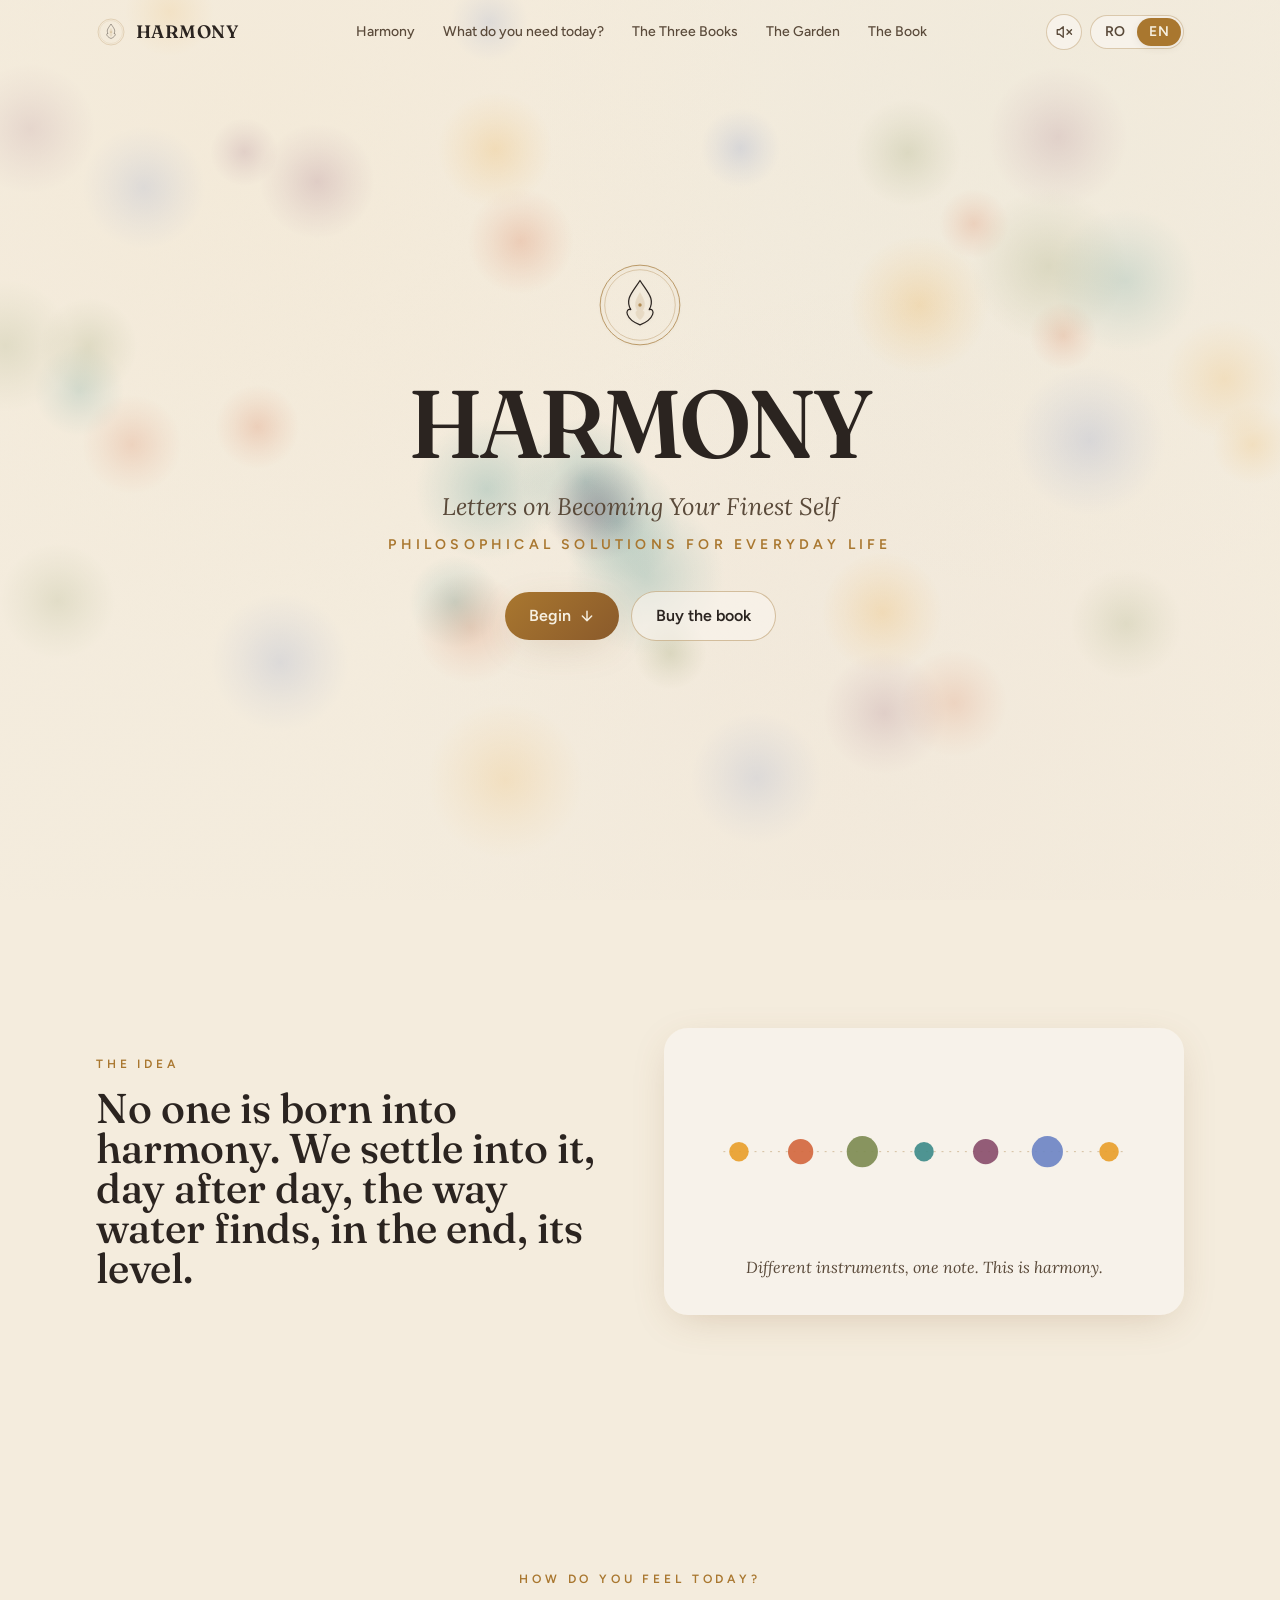
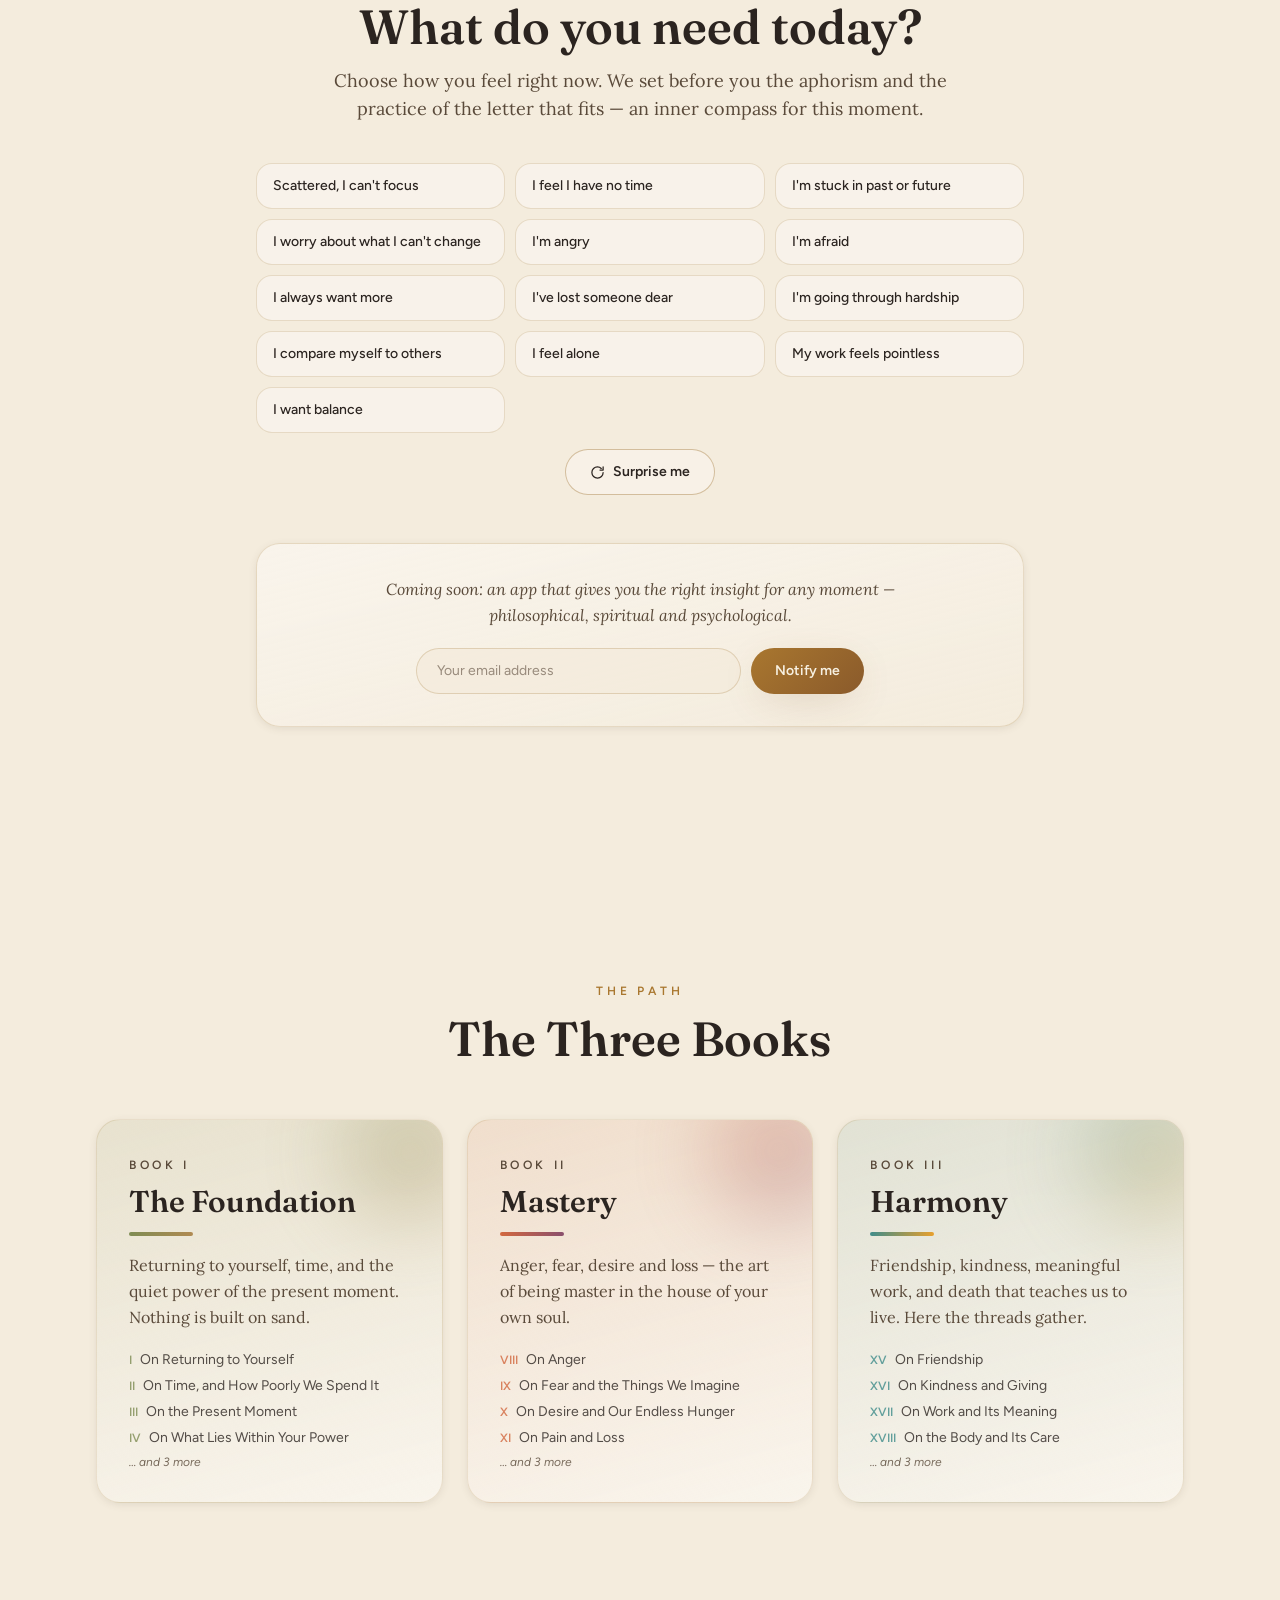
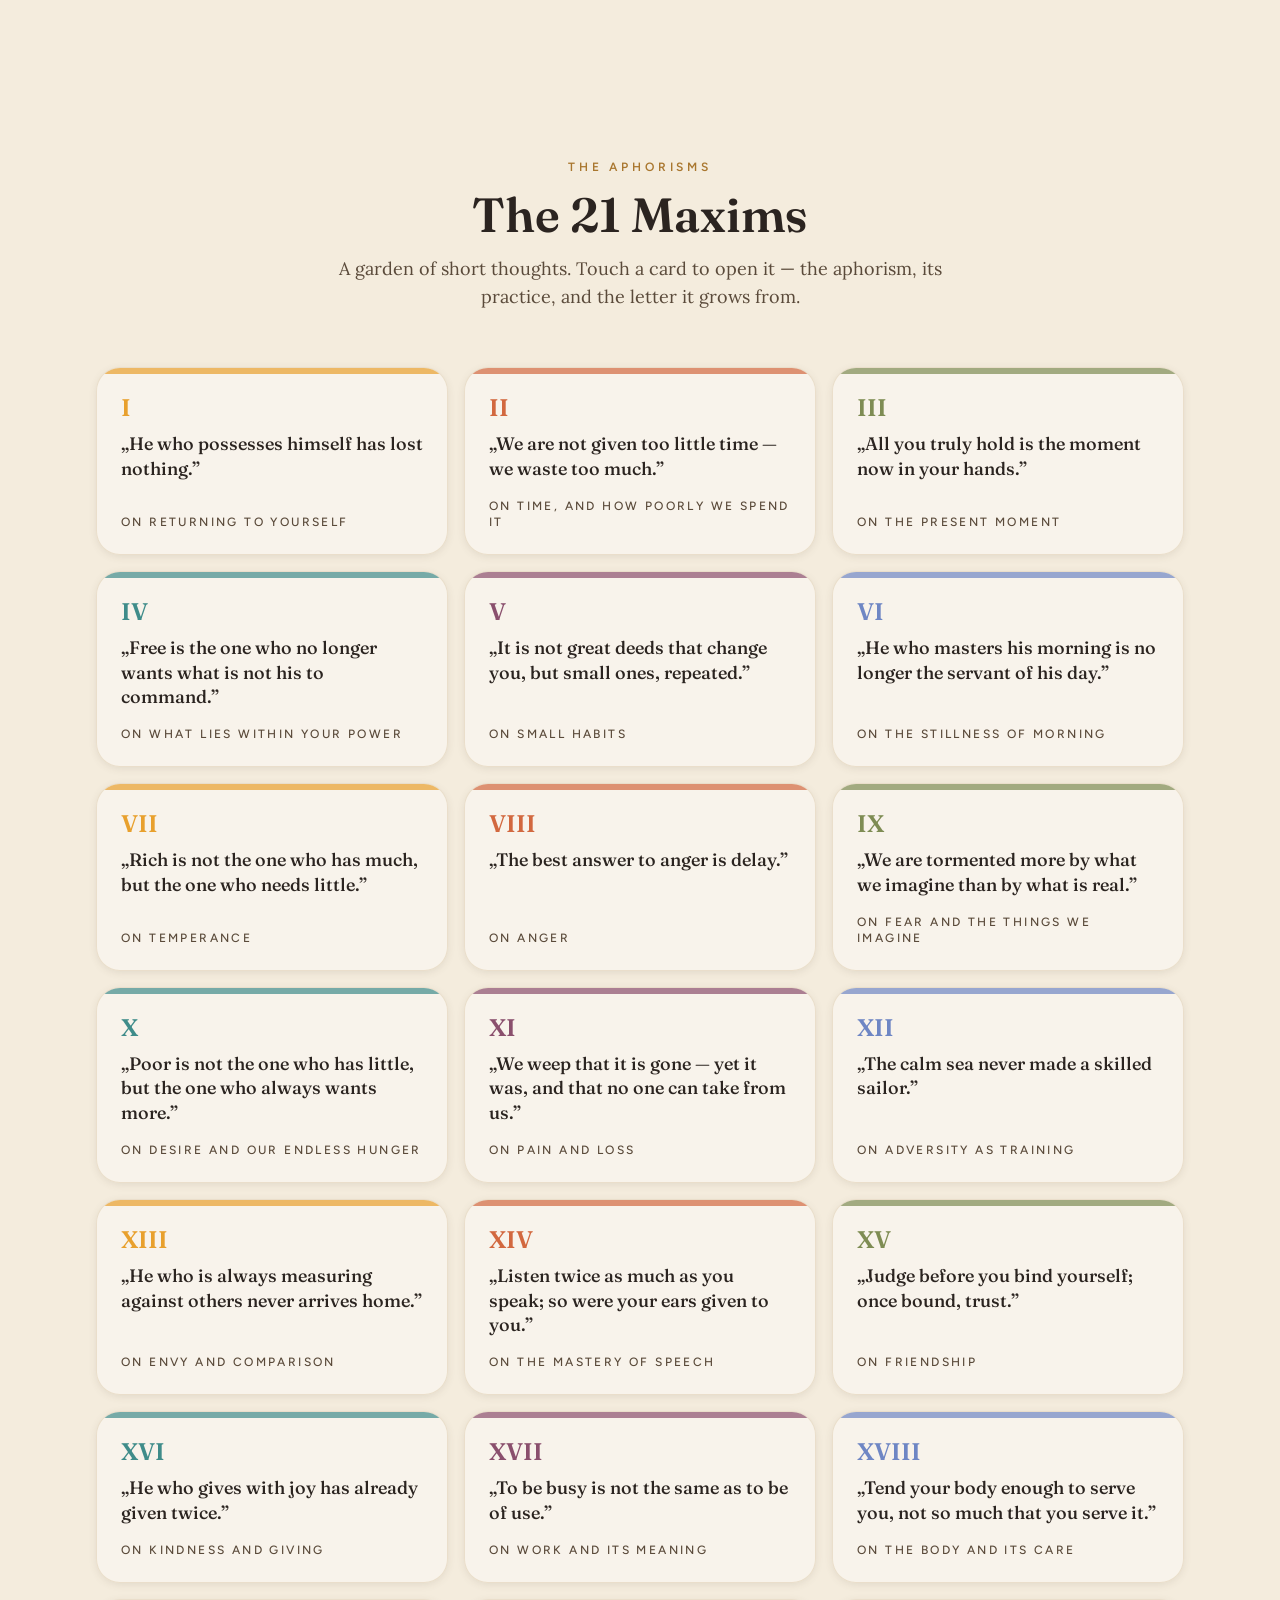
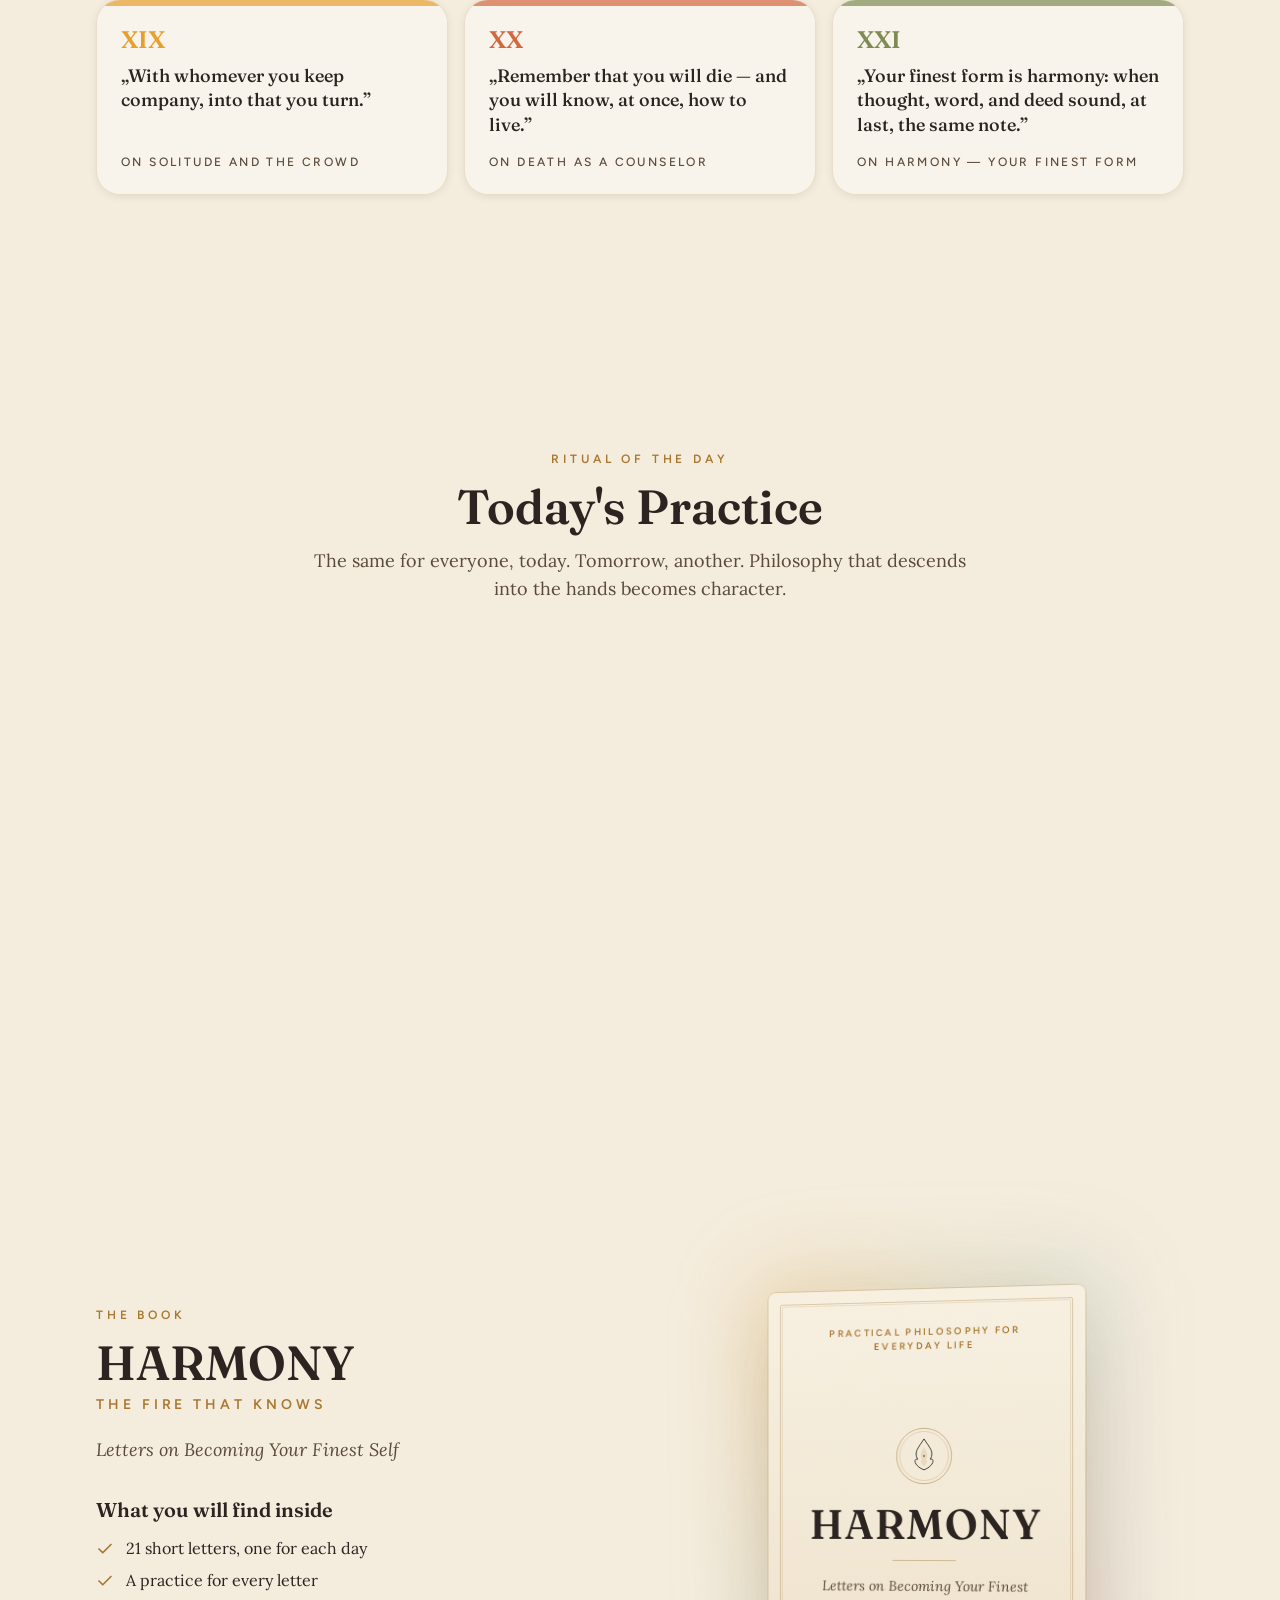
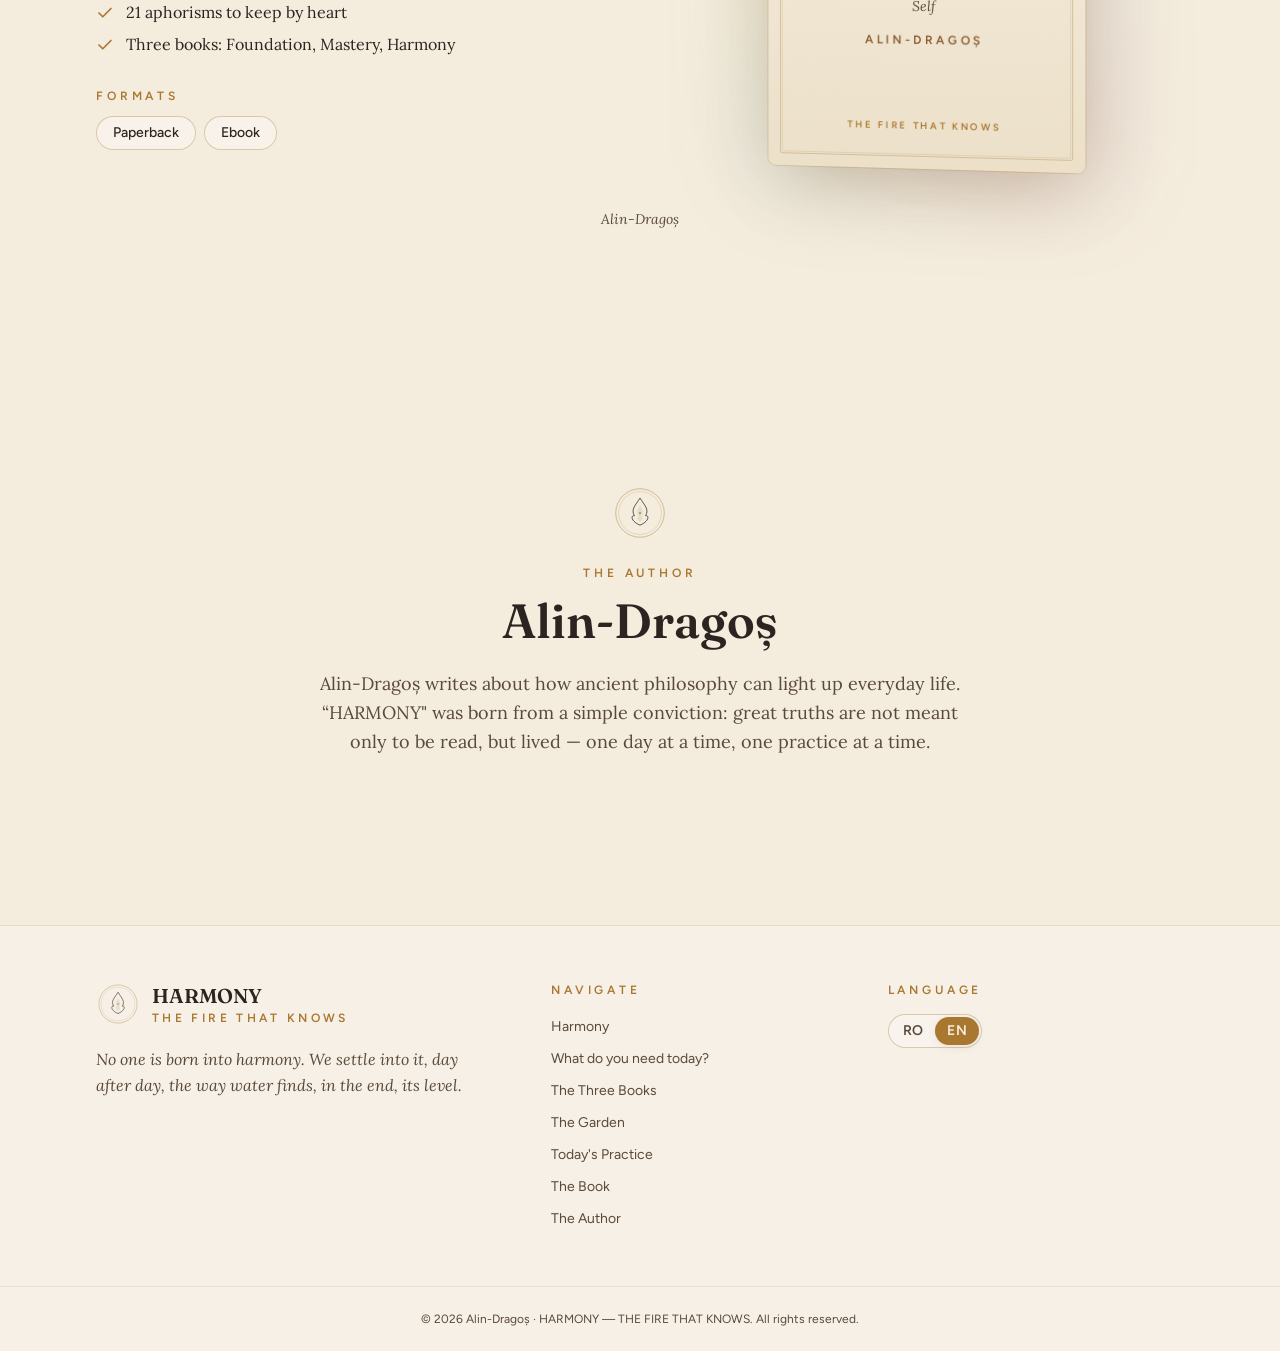
==== carte/index.html @ 00a25cd6 "ARMONIA/HARMONY — site cărții, publicat în /carte/ Site bilingv RO/EN pentru cartea ARMONIA (Vite/Re" ====
<!doctype html>
<html lang="ro">
  <head>
    <meta charset="UTF-8" />
    <link rel="icon" type="image/svg+xml" href="./favicon.svg" />
    <meta name="viewport" content="width=device-width, initial-scale=1.0" />
    <meta name="theme-color" content="#F4ECDD" />

    <title>ARMONIA — Soluții filozofice pentru viața de zi cu zi</title>
    <meta name="description" content="ARMONIA — douăzeci și una de scrisori scurte, fiecare cu o practică și un aforism. Soluții filozofice practice pentru viața de zi cu zi. De Alin-Dragoș." />

    <!-- Open Graph -->
    <meta property="og:type" content="book" />
    <meta property="og:title" content="ARMONIA — Soluții filozofice pentru viața de zi cu zi" />
    <meta property="og:description" content="Douăzeci și una de scrisori despre cea mai bună formă a ta. O practică și un aforism pentru fiecare zi." />
    <meta property="og:image" content="./og-image.png" />
    <meta property="og:locale" content="ro_RO" />
    <meta property="og:locale:alternate" content="en_US" />

    <!-- Twitter -->
    <meta name="twitter:card" content="summary_large_image" />
    <meta name="twitter:title" content="ARMONIA — Soluții filozofice pentru viața de zi cu zi" />
    <meta name="twitter:description" content="Douăzeci și una de scrisori despre cea mai bună formă a ta." />
    <meta name="twitter:image" content="./og-image.png" />

    <!-- Fonts: Fraunces (display), Lora (reading serif), Figtree (UI) -->
    <link rel="preconnect" href="https://fonts.googleapis.com" />
    <link rel="preconnect" href="https://fonts.gstatic.com" crossorigin />
    <link
      href="https://fonts.googleapis.com/css2?family=Fraunces:ital,opsz,wght@0,9..144,400..700;1,9..144,400..600&family=Lora:ital,wght@0,400..600;1,400..500&family=Figtree:wght@400;500;600;700&display=swap"
      rel="stylesheet"
    />

    <script type="application/ld+json">
      {
        "@context": "https://schema.org",
        "@type": "Book",
        "name": "ARMONIA — Focul care cunoaște",
        "author": { "@type": "Person", "name": "Alin-Dragoș" },
        "inLanguage": ["ro", "en"],
        "description": "Douăzeci și una de scrisori scurte, fiecare cu o practică și un aforism. Soluții filozofice practice pentru viața de zi cu zi.",
        "numberOfPages": 21,
        "bookFormat": "https://schema.org/Paperback"
      }
    </script>
    <script type="module" crossorigin src="./assets/index-CD07WxXE.js"></script>
    <link rel="stylesheet" crossorigin href="./assets/index-AhBNJXCq.css">
  </head>
  <body>
    <div id="root"></div>
  </body>
</html>
---- carte/assets/index-AhBNJXCq.css ----
*,:before,:after{--tw-border-spacing-x: 0;--tw-border-spacing-y: 0;--tw-translate-x: 0;--tw-translate-y: 0;--tw-rotate: 0;--tw-skew-x: 0;--tw-skew-y: 0;--tw-scale-x: 1;--tw-scale-y: 1;--tw-pan-x: ;--tw-pan-y: ;--tw-pinch-zoom: ;--tw-scroll-snap-strictness: proximity;--tw-gradient-from-position: ;--tw-gradient-via-position: ;--tw-gradient-to-position: ;--tw-ordinal: ;--tw-slashed-zero: ;--tw-numeric-figure: ;--tw-numeric-spacing: ;--tw-numeric-fraction: ;--tw-ring-inset: ;--tw-ring-offset-width: 0px;--tw-ring-offset-color: #fff;--tw-ring-color: rgb(59 130 246 / .5);--tw-ring-offset-shadow: 0 0 #0000;--tw-ring-shadow: 0 0 #0000;--tw-shadow: 0 0 #0000;--tw-shadow-colored: 0 0 #0000;--tw-blur: ;--tw-brightness: ;--tw-contrast: ;--tw-grayscale: ;--tw-hue-rotate: ;--tw-invert: ;--tw-saturate: ;--tw-sepia: ;--tw-drop-shadow: ;--tw-backdrop-blur: ;--tw-backdrop-brightness: ;--tw-backdrop-contrast: ;--tw-backdrop-grayscale: ;--tw-backdrop-hue-rotate: ;--tw-backdrop-invert: ;--tw-backdrop-opacity: ;--tw-backdrop-saturate: ;--tw-backdrop-sepia: ;--tw-contain-size: ;--tw-contain-layout: ;--tw-contain-paint: ;--tw-contain-style: }::backdrop{--tw-border-spacing-x: 0;--tw-border-spacing-y: 0;--tw-translate-x: 0;--tw-translate-y: 0;--tw-rotate: 0;--tw-skew-x: 0;--tw-skew-y: 0;--tw-scale-x: 1;--tw-scale-y: 1;--tw-pan-x: ;--tw-pan-y: ;--tw-pinch-zoom: ;--tw-scroll-snap-strictness: proximity;--tw-gradient-from-position: ;--tw-gradient-via-position: ;--tw-gradient-to-position: ;--tw-ordinal: ;--tw-slashed-zero: ;--tw-numeric-figure: ;--tw-numeric-spacing: ;--tw-numeric-fraction: ;--tw-ring-inset: ;--tw-ring-offset-width: 0px;--tw-ring-offset-color: #fff;--tw-ring-color: rgb(59 130 246 / .5);--tw-ring-offset-shadow: 0 0 #0000;--tw-ring-shadow: 0 0 #0000;--tw-shadow: 0 0 #0000;--tw-shadow-colored: 0 0 #0000;--tw-blur: ;--tw-brightness: ;--tw-contrast: ;--tw-grayscale: ;--tw-hue-rotate: ;--tw-invert: ;--tw-saturate: ;--tw-sepia: ;--tw-drop-shadow: ;--tw-backdrop-blur: ;--tw-backdrop-brightness: ;--tw-backdrop-contrast: ;--tw-backdrop-grayscale: ;--tw-backdrop-hue-rotate: ;--tw-backdrop-invert: ;--tw-backdrop-opacity: ;--tw-backdrop-saturate: ;--tw-backdrop-sepia: ;--tw-contain-size: ;--tw-contain-layout: ;--tw-contain-paint: ;--tw-contain-style: }*,:before,:after{box-sizing:border-box;border-width:0;border-style:solid;border-color:#e5e7eb}:before,:after{--tw-content: ""}html,:host{line-height:1.5;-webkit-text-size-adjust:100%;-moz-tab-size:4;-o-tab-size:4;tab-size:4;font-family:Figtree,Inter,system-ui,sans-serif;font-feature-settings:normal;font-variation-settings:normal;-webkit-tap-highlight-color:transparent}body{margin:0;line-height:inherit}hr{height:0;color:inherit;border-top-width:1px}abbr:where([title]){-webkit-text-decoration:underline dotted;text-decoration:underline dotted}h1,h2,h3,h4,h5,h6{font-size:inherit;font-weight:inherit}a{color:inherit;text-decoration:inherit}b,strong{font-weight:bolder}code,kbd,samp,pre{font-family:ui-monospace,SFMono-Regular,Menlo,Monaco,Consolas,Liberation Mono,Courier New,monospace;font-feature-settings:normal;font-variation-settings:normal;font-size:1em}small{font-size:80%}sub,sup{font-size:75%;line-height:0;position:relative;vertical-align:baseline}sub{bottom:-.25em}sup{top:-.5em}table{text-indent:0;border-color:inherit;border-collapse:collapse}button,input,optgroup,select,textarea{font-family:inherit;font-feature-settings:inherit;font-variation-settings:inherit;font-size:100%;font-weight:inherit;line-height:inherit;letter-spacing:inherit;color:inherit;margin:0;padding:0}button,select{text-transform:none}button,input:where([type=button]),input:where([type=reset]),input:where([type=submit]){-webkit-appearance:button;background-color:transparent;background-image:none}:-moz-focusring{outline:auto}:-moz-ui-invalid{box-shadow:none}progress{vertical-align:baseline}::-webkit-inner-spin-button,::-webkit-outer-spin-button{height:auto}[type=search]{-webkit-appearance:textfield;outline-offset:-2px}::-webkit-search-decoration{-webkit-appearance:none}::-webkit-file-upload-button{-webkit-appearance:button;font:inherit}summary{display:list-item}blockquote,dl,dd,h1,h2,h3,h4,h5,h6,hr,figure,p,pre{margin:0}fieldset{margin:0;padding:0}legend{padding:0}ol,ul,menu{list-style:none;margin:0;padding:0}dialog{padding:0}textarea{resize:vertical}input::-moz-placeholder,textarea::-moz-placeholder{opacity:1;color:#9ca3af}input::placeholder,textarea::placeholder{opacity:1;color:#9ca3af}button,[role=button]{cursor:pointer}:disabled{cursor:default}img,svg,video,canvas,audio,iframe,embed,object{display:block;vertical-align:middle}img,video{max-width:100%;height:auto}[hidden]:where(:not([hidden=until-found])){display:none}html{scroll-behavior:smooth}body{margin:0;background-color:var(--paper);color:var(--ink);font-family:Figtree,Inter,system-ui,sans-serif;-webkit-font-smoothing:antialiased;text-rendering:optimizeLegibility;background-image:radial-gradient(circle at 18% 12%,rgba(232,160,45,.06),transparent 42%),radial-gradient(circle at 82% 8%,rgba(63,140,138,.05),transparent 40%),radial-gradient(circle at 70% 90%,rgba(138,79,109,.05),transparent 45%),url("data:image/svg+xml,%3Csvg xmlns='http://www.w3.org/2000/svg' width='140' height='140'%3E%3Cfilter id='n'%3E%3CfeTurbulence type='fractalNoise' baseFrequency='0.9' numOctaves='2' stitchTiles='stitch'/%3E%3CfeColorMatrix type='saturate' values='0'/%3E%3C/filter%3E%3Crect width='100%25' height='100%25' filter='url(%23n)' opacity='0.035'/%3E%3C/svg%3E");background-attachment:fixed}::-moz-selection{background:#e8a02d47;color:var(--ink)}::selection{background:#e8a02d47;color:var(--ink)}:focus-visible{outline:3px solid var(--gold-deep);outline-offset:3px;border-radius:6px}h1,h2,h3{font-family:Fraunces,Georgia,serif;font-optical-sizing:auto;color:var(--ink)}.container{width:100%}@media (min-width: 640px){.container{max-width:640px}}@media (min-width: 768px){.container{max-width:768px}}@media (min-width: 1024px){.container{max-width:1024px}}@media (min-width: 1280px){.container{max-width:1280px}}@media (min-width: 1536px){.container{max-width:1536px}}.container-page{margin-left:auto;margin-right:auto;width:100%;max-width:72rem;padding-left:1.25rem;padding-right:1.25rem}@media (min-width: 640px){.container-page{padding-left:2rem;padding-right:2rem}}.btn-primary{display:inline-flex;align-items:center;justify-content:center;gap:.5rem;border-radius:9999px;padding:.75rem 1.5rem;font-family:Figtree,Inter,system-ui,sans-serif;font-weight:600;transition-property:all;transition-timing-function:cubic-bezier(.4,0,.2,1);transition-duration:.3s;transition-timing-function:cubic-bezier(.34,1.4,.5,1)}.btn-primary:focus-visible{outline:2px solid transparent;outline-offset:2px}.btn-primary{--tw-text-opacity: 1;color:rgb(247 240 225 / var(--tw-text-opacity, 1));--tw-shadow: 0 10px 40px -12px rgba(138, 90, 43, .28);--tw-shadow-colored: 0 10px 40px -12px var(--tw-shadow-color);box-shadow:var(--tw-ring-offset-shadow, 0 0 #0000),var(--tw-ring-shadow, 0 0 #0000),var(--tw-shadow)}.btn-primary:hover{--tw-translate-y: -.125rem;transform:translate(var(--tw-translate-x),var(--tw-translate-y)) rotate(var(--tw-rotate)) skew(var(--tw-skew-x)) skewY(var(--tw-skew-y)) scaleX(var(--tw-scale-x)) scaleY(var(--tw-scale-y));--tw-shadow: 0 24px 70px -20px rgba(138, 90, 43, .34);--tw-shadow-colored: 0 24px 70px -20px var(--tw-shadow-color);box-shadow:var(--tw-ring-offset-shadow, 0 0 #0000),var(--tw-ring-shadow, 0 0 #0000),var(--tw-shadow)}.btn-primary{background:linear-gradient(135deg,var(--gold-deep),var(--brown))}.btn-ghost{display:inline-flex;align-items:center;justify-content:center;gap:.5rem;border-radius:9999px;padding:.75rem 1.5rem;font-family:Figtree,Inter,system-ui,sans-serif;font-weight:600;transition-property:all;transition-timing-function:cubic-bezier(.4,0,.2,1);transition-duration:.3s;transition-timing-function:cubic-bezier(.34,1.4,.5,1)}.btn-ghost:focus-visible{outline:2px solid transparent;outline-offset:2px}.btn-ghost{border-width:1px;border-color:#b08a5280;background-color:#faf6ef99;--tw-text-opacity: 1;color:rgb(43 36 32 / var(--tw-text-opacity, 1))}.btn-ghost:hover{--tw-border-opacity: 1;border-color:rgb(176 138 82 / var(--tw-border-opacity, 1));--tw-bg-opacity: 1;background-color:rgb(250 246 239 / var(--tw-bg-opacity, 1))}.gold-frame{box-shadow:inset 0 0 0 1px #a9772f73,inset 0 0 0 4px #a9772f1f}.eyebrow{font-family:Figtree,Inter,system-ui,sans-serif;font-size:.75rem;line-height:1rem;font-weight:600;text-transform:uppercase;letter-spacing:.32em;--tw-text-opacity: 1;color:rgb(169 119 47 / var(--tw-text-opacity, 1))}.dropcap:first-letter{color:var(--dcolor, var(--gold-deep))}.sr-only{position:absolute;width:1px;height:1px;padding:0;margin:-1px;overflow:hidden;clip:rect(0,0,0,0);white-space:nowrap;border-width:0}.pointer-events-none{pointer-events:none}.visible{visibility:visible}.static{position:static}.fixed{position:fixed}.absolute{position:absolute}.relative{position:relative}.-inset-6{inset:-1.5rem}.inset-0{inset:0}.inset-3{inset:.75rem}.inset-\[14px\]{inset:14px}.inset-x-0{left:0;right:0}.-bottom-8{bottom:-2rem}.-left-10{left:-2.5rem}.-right-10{right:-2.5rem}.-right-6{right:-1.5rem}.-right-8{right:-2rem}.-top-10{top:-2.5rem}.-top-8{top:-2rem}.bottom-6{bottom:1.5rem}.right-4{right:1rem}.top-0{top:0}.top-4{top:1rem}.top-6{top:1.5rem}.z-10{z-index:10}.z-40{z-index:40}.z-50{z-index:50}.order-1{order:1}.order-2{order:2}.mx-auto{margin-left:auto;margin-right:auto}.mb-2{margin-bottom:.5rem}.mb-3{margin-bottom:.75rem}.mb-4{margin-bottom:1rem}.mb-5{margin-bottom:1.25rem}.mb-6{margin-bottom:1.5rem}.mt-1{margin-top:.25rem}.mt-10{margin-top:2.5rem}.mt-12{margin-top:3rem}.mt-14{margin-top:3.5rem}.mt-2{margin-top:.5rem}.mt-3{margin-top:.75rem}.mt-4{margin-top:1rem}.mt-5{margin-top:1.25rem}.mt-6{margin-top:1.5rem}.mt-8{margin-top:2rem}.mt-9{margin-top:2.25rem}.mt-auto{margin-top:auto}.block{display:block}.flex{display:flex}.inline-flex{display:inline-flex}.grid{display:grid}.hidden{display:none}.aspect-\[11\/16\.5\]{aspect-ratio:11/16.5}.h-1{height:.25rem}.h-1\.5{height:.375rem}.h-16{height:4rem}.h-24{height:6rem}.h-28{height:7rem}.h-32{height:8rem}.h-36{height:9rem}.h-9{height:2.25rem}.h-full{height:100%}.h-px{height:1px}.min-h-\[100svh\]{min-height:100svh}.min-h-\[70vh\]{min-height:70vh}.min-h-screen{min-height:100vh}.w-16{width:4rem}.w-20{width:5rem}.w-24{width:6rem}.w-28{width:7rem}.w-32{width:8rem}.w-36{width:9rem}.w-64{width:16rem}.w-9{width:2.25rem}.w-full{width:100%}.min-w-0{min-width:0px}.max-w-2xl{max-width:42rem}.max-w-3xl{max-width:48rem}.max-w-\[14rem\]{max-width:14rem}.max-w-lg{max-width:32rem}.max-w-md{max-width:28rem}.max-w-sm{max-width:24rem}.max-w-xl{max-width:36rem}.flex-1{flex:1 1 0%}.shrink-0{flex-shrink:0}.origin-left{transform-origin:left}.scale-x-100{--tw-scale-x: 1;transform:translate(var(--tw-translate-x),var(--tw-translate-y)) rotate(var(--tw-rotate)) skew(var(--tw-skew-x)) skewY(var(--tw-skew-y)) scaleX(var(--tw-scale-x)) scaleY(var(--tw-scale-y))}.transform{transform:translate(var(--tw-translate-x),var(--tw-translate-y)) rotate(var(--tw-rotate)) skew(var(--tw-skew-x)) skewY(var(--tw-skew-y)) scaleX(var(--tw-scale-x)) scaleY(var(--tw-scale-y))}.resize{resize:both}.scroll-mt-20{scroll-margin-top:5rem}.grid-cols-1{grid-template-columns:repeat(1,minmax(0,1fr))}.grid-cols-2{grid-template-columns:repeat(2,minmax(0,1fr))}.flex-col{flex-direction:column}.flex-wrap{flex-wrap:wrap}.items-start{align-items:flex-start}.items-end{align-items:flex-end}.items-center{align-items:center}.items-baseline{align-items:baseline}.justify-center{justify-content:center}.justify-between{justify-content:space-between}.gap-1{gap:.25rem}.gap-10{gap:2.5rem}.gap-12{gap:3rem}.gap-2{gap:.5rem}.gap-2\.5{gap:.625rem}.gap-3{gap:.75rem}.gap-4{gap:1rem}.gap-6{gap:1.5rem}.space-y-1\.5>:not([hidden])~:not([hidden]){--tw-space-y-reverse: 0;margin-top:calc(.375rem * calc(1 - var(--tw-space-y-reverse)));margin-bottom:calc(.375rem * var(--tw-space-y-reverse))}.space-y-2>:not([hidden])~:not([hidden]){--tw-space-y-reverse: 0;margin-top:calc(.5rem * calc(1 - var(--tw-space-y-reverse)));margin-bottom:calc(.5rem * var(--tw-space-y-reverse))}.overflow-hidden{overflow:hidden}.rounded-2xl{border-radius:1rem}.rounded-3xl{border-radius:1.5rem}.rounded-\[2\.5rem\]{border-radius:2.5rem}.rounded-\[2rem\]{border-radius:2rem}.rounded-full{border-radius:9999px}.rounded-lg{border-radius:.5rem}.rounded-sm{border-radius:.125rem}.border{border-width:1px}.border-b{border-bottom-width:1px}.border-t{border-top-width:1px}.border-gold\/15{border-color:#b08a5226}.border-gold\/20{border-color:#b08a5233}.border-gold\/25{border-color:#b08a5240}.border-gold\/30{border-color:#b08a524d}.border-gold\/40{border-color:#b08a5266}.border-transparent{border-color:transparent}.bg-gold-deep{--tw-bg-opacity: 1;background-color:rgb(169 119 47 / var(--tw-bg-opacity, 1))}.bg-gold\/50{background-color:#b08a5280}.bg-ink\/40{background-color:#2b242066}.bg-panel{--tw-bg-opacity: 1;background-color:rgb(250 246 239 / var(--tw-bg-opacity, 1))}.bg-panel\/50{background-color:#faf6ef80}.bg-panel\/60{background-color:#faf6ef99}.bg-panel\/70{background-color:#faf6efb3}.bg-panel\/75{background-color:#faf6efbf}.bg-panel\/80{background-color:#faf6efcc}.bg-panel\/85{background-color:#faf6efd9}.bg-paper\/70{background-color:#f4ecddb3}.bg-paper\/80{background-color:#f4ecddcc}.bg-paper\/85{background-color:#f4ecddd9}.bg-transparent{background-color:transparent}.bg-gradient-to-b{background-image:linear-gradient(to bottom,var(--tw-gradient-stops))}.bg-gradient-to-br{background-image:linear-gradient(to bottom right,var(--tw-gradient-stops))}.from-marigold\/25{--tw-gradient-from: rgb(232 160 45 / .25) var(--tw-gradient-from-position);--tw-gradient-to: rgb(232 160 45 / 0) var(--tw-gradient-to-position);--tw-gradient-stops: var(--tw-gradient-from), var(--tw-gradient-to)}.from-panel\/80{--tw-gradient-from: rgb(250 246 239 / .8) var(--tw-gradient-from-position);--tw-gradient-to: rgb(250 246 239 / 0) var(--tw-gradient-to-position);--tw-gradient-stops: var(--tw-gradient-from), var(--tw-gradient-to)}.from-paper-light{--tw-gradient-from: #F7F0E1 var(--tw-gradient-from-position);--tw-gradient-to: rgb(247 240 225 / 0) var(--tw-gradient-to-position);--tw-gradient-stops: var(--tw-gradient-from), var(--tw-gradient-to)}.via-lagoon\/15{--tw-gradient-to: rgb(63 140 138 / 0) var(--tw-gradient-to-position);--tw-gradient-stops: var(--tw-gradient-from), rgb(63 140 138 / .15) var(--tw-gradient-via-position), var(--tw-gradient-to)}.to-paper-deep{--tw-gradient-to: #ECE0C9 var(--tw-gradient-to-position)}.to-paper\/60{--tw-gradient-to: rgb(244 236 221 / .6) var(--tw-gradient-to-position)}.to-plum\/20{--tw-gradient-to: rgb(138 79 109 / .2) var(--tw-gradient-to-position)}.p-0\.5{padding:.125rem}.p-4{padding:1rem}.p-5{padding:1.25rem}.p-6{padding:1.5rem}.p-8{padding:2rem}.p-9{padding:2.25rem}.px-3{padding-left:.75rem;padding-right:.75rem}.px-4{padding-left:1rem;padding-right:1rem}.px-5{padding-left:1.25rem;padding-right:1.25rem}.px-7{padding-left:1.75rem;padding-right:1.75rem}.py-1{padding-top:.25rem;padding-bottom:.25rem}.py-1\.5{padding-top:.375rem;padding-bottom:.375rem}.py-14{padding-top:3.5rem;padding-bottom:3.5rem}.py-24{padding-top:6rem;padding-bottom:6rem}.py-3{padding-top:.75rem;padding-bottom:.75rem}.py-6{padding-top:1.5rem;padding-bottom:1.5rem}.py-9{padding-top:2.25rem;padding-bottom:2.25rem}.pb-24{padding-bottom:6rem}.pt-28{padding-top:7rem}.pt-4{padding-top:1rem}.pt-8{padding-top:2rem}.text-left{text-align:left}.text-center{text-align:center}.text-right{text-align:right}.font-display{font-family:Fraunces,Georgia,serif}.font-sans{font-family:Figtree,Inter,system-ui,sans-serif}.font-serif{font-family:Lora,Georgia,serif}.text-2xl{font-size:1.5rem;line-height:2rem}.text-3xl{font-size:1.875rem;line-height:2.25rem}.text-4xl{font-size:2.25rem;line-height:2.5rem}.text-6xl{font-size:3.75rem;line-height:1}.text-\[0\.6rem\]{font-size:.6rem}.text-base{font-size:1rem;line-height:1.5rem}.text-lg{font-size:1.125rem;line-height:1.75rem}.text-sm{font-size:.875rem;line-height:1.25rem}.text-xl{font-size:1.25rem;line-height:1.75rem}.text-xs{font-size:.75rem;line-height:1rem}.font-medium{font-weight:500}.font-semibold{font-weight:600}.uppercase{text-transform:uppercase}.italic{font-style:italic}.leading-\[0\.95\]{line-height:.95}.leading-\[1\.85\]{line-height:1.85}.leading-relaxed{line-height:1.625}.leading-snug{line-height:1.375}.leading-tight{line-height:1.25}.tracking-\[0\.24em\]{letter-spacing:.24em}.tracking-\[0\.28em\]{letter-spacing:.28em}.tracking-\[0\.2em\]{letter-spacing:.2em}.tracking-\[0\.3em\]{letter-spacing:.3em}.tracking-tight{letter-spacing:-.025em}.tracking-wide{letter-spacing:.025em}.text-brown{--tw-text-opacity: 1;color:rgb(138 90 43 / var(--tw-text-opacity, 1))}.text-gold-deep{--tw-text-opacity: 1;color:rgb(169 119 47 / var(--tw-text-opacity, 1))}.text-ink{--tw-text-opacity: 1;color:rgb(43 36 32 / var(--tw-text-opacity, 1))}.text-ink-soft{--tw-text-opacity: 1;color:rgb(90 74 58 / var(--tw-text-opacity, 1))}.text-paper-light{--tw-text-opacity: 1;color:rgb(247 240 225 / var(--tw-text-opacity, 1))}.text-sage{--tw-text-opacity: 1;color:rgb(126 140 83 / var(--tw-text-opacity, 1))}.text-terracotta{--tw-text-opacity: 1;color:rgb(210 104 63 / var(--tw-text-opacity, 1))}.underline{text-decoration-line:underline}.underline-offset-4{text-underline-offset:4px}.opacity-0{opacity:0}.opacity-20{opacity:.2}.opacity-25{opacity:.25}.opacity-30{opacity:.3}.opacity-70{opacity:.7}.opacity-80{opacity:.8}.opacity-90{opacity:.9}.shadow-soft{--tw-shadow: 0 2px 10px -2px rgba(90, 74, 58, .16);--tw-shadow-colored: 0 2px 10px -2px var(--tw-shadow-color);box-shadow:var(--tw-ring-offset-shadow, 0 0 #0000),var(--tw-ring-shadow, 0 0 #0000),var(--tw-shadow)}.shadow-warm{--tw-shadow: 0 10px 40px -12px rgba(138, 90, 43, .28);--tw-shadow-colored: 0 10px 40px -12px var(--tw-shadow-color);box-shadow:var(--tw-ring-offset-shadow, 0 0 #0000),var(--tw-ring-shadow, 0 0 #0000),var(--tw-shadow)}.shadow-warm-lg{--tw-shadow: 0 24px 70px -20px rgba(138, 90, 43, .34);--tw-shadow-colored: 0 24px 70px -20px var(--tw-shadow-color);box-shadow:var(--tw-ring-offset-shadow, 0 0 #0000),var(--tw-ring-shadow, 0 0 #0000),var(--tw-shadow)}.outline-none{outline:2px solid transparent;outline-offset:2px}.ring-1{--tw-ring-offset-shadow: var(--tw-ring-inset) 0 0 0 var(--tw-ring-offset-width) var(--tw-ring-offset-color);--tw-ring-shadow: var(--tw-ring-inset) 0 0 0 calc(1px + var(--tw-ring-offset-width)) var(--tw-ring-color);box-shadow:var(--tw-ring-offset-shadow),var(--tw-ring-shadow),var(--tw-shadow, 0 0 #0000)}.ring-gold\/30{--tw-ring-color: rgb(176 138 82 / .3)}.blur-2xl{--tw-blur: blur(40px);filter:var(--tw-blur) var(--tw-brightness) var(--tw-contrast) var(--tw-grayscale) var(--tw-hue-rotate) var(--tw-invert) var(--tw-saturate) var(--tw-sepia) var(--tw-drop-shadow)}.drop-shadow-sm{--tw-drop-shadow: drop-shadow(0 1px 1px rgb(0 0 0 / .05));filter:var(--tw-blur) var(--tw-brightness) var(--tw-contrast) var(--tw-grayscale) var(--tw-hue-rotate) var(--tw-invert) var(--tw-saturate) var(--tw-sepia) var(--tw-drop-shadow)}.filter{filter:var(--tw-blur) var(--tw-brightness) var(--tw-contrast) var(--tw-grayscale) var(--tw-hue-rotate) var(--tw-invert) var(--tw-saturate) var(--tw-sepia) var(--tw-drop-shadow)}.backdrop-blur-md{--tw-backdrop-blur: blur(12px);backdrop-filter:var(--tw-backdrop-blur) var(--tw-backdrop-brightness) var(--tw-backdrop-contrast) var(--tw-backdrop-grayscale) var(--tw-backdrop-hue-rotate) var(--tw-backdrop-invert) var(--tw-backdrop-opacity) var(--tw-backdrop-saturate) var(--tw-backdrop-sepia)}.backdrop-blur-sm{--tw-backdrop-blur: blur(4px);backdrop-filter:var(--tw-backdrop-blur) var(--tw-backdrop-brightness) var(--tw-backdrop-contrast) var(--tw-backdrop-grayscale) var(--tw-backdrop-hue-rotate) var(--tw-backdrop-invert) var(--tw-backdrop-opacity) var(--tw-backdrop-saturate) var(--tw-backdrop-sepia)}.transition{transition-property:color,background-color,border-color,text-decoration-color,fill,stroke,opacity,box-shadow,transform,filter,backdrop-filter;transition-timing-function:cubic-bezier(.4,0,.2,1);transition-duration:.15s}.transition-all{transition-property:all;transition-timing-function:cubic-bezier(.4,0,.2,1);transition-duration:.15s}.transition-colors{transition-property:color,background-color,border-color,text-decoration-color,fill,stroke;transition-timing-function:cubic-bezier(.4,0,.2,1);transition-duration:.15s}.transition-opacity{transition-property:opacity;transition-timing-function:cubic-bezier(.4,0,.2,1);transition-duration:.15s}.transition-shadow{transition-property:box-shadow;transition-timing-function:cubic-bezier(.4,0,.2,1);transition-duration:.15s}.transition-transform{transition-property:transform;transition-timing-function:cubic-bezier(.4,0,.2,1);transition-duration:.15s}.duration-200{transition-duration:.2s}.duration-300{transition-duration:.3s}.duration-500{transition-duration:.5s}.duration-700{transition-duration:.7s}.ease-organic{transition-timing-function:cubic-bezier(.34,1.4,.5,1)}:root{--paper: #f4ecdd;--paper-light: #f7f0e1;--paper-deep: #ece0c9;--panel: #faf6ef;--ink: #2b2420;--ink-soft: #5a4a3a;--brown: #8a5a2b;--gold: #b08a52;--gold-deep: #a9772f;--marigold: #e8a02d;--terracotta: #d2683f;--sage: #7e8c53;--lagoon: #3f8c8a;--plum: #8a4f6d;--sky: #6e86c4;--move-1: var(--sage);--move-1b: var(--gold);--move-2: var(--terracotta);--move-2b: var(--plum);--move-3: var(--lagoon);--move-3b: var(--marigold);color-scheme:light}@media (prefers-reduced-motion: reduce){html{scroll-behavior:auto}*,*:before,*:after{animation-duration:.001ms!important;animation-iteration-count:1!important;transition-duration:.001ms!important}}.first-letter\:float-left:first-letter{float:left}.first-letter\:mr-2:first-letter{margin-right:.5rem}.first-letter\:mt-1:first-letter{margin-top:.25rem}.first-letter\:font-display:first-letter{font-family:Fraunces,Georgia,serif}.first-letter\:text-6xl:first-letter{font-size:3.75rem;line-height:1}.first-letter\:font-semibold:first-letter{font-weight:600}.first-letter\:leading-\[0\.8\]:first-letter{line-height:.8}.placeholder\:text-ink-soft\/60::-moz-placeholder{color:#5a4a3a99}.placeholder\:text-ink-soft\/60::placeholder{color:#5a4a3a99}.hover\:-translate-y-0\.5:hover{--tw-translate-y: -.125rem;transform:translate(var(--tw-translate-x),var(--tw-translate-y)) rotate(var(--tw-rotate)) skew(var(--tw-skew-x)) skewY(var(--tw-skew-y)) scaleX(var(--tw-scale-x)) scaleY(var(--tw-scale-y))}.hover\:border-gold\/60:hover{border-color:#b08a5299}.hover\:bg-panel:hover{--tw-bg-opacity: 1;background-color:rgb(250 246 239 / var(--tw-bg-opacity, 1))}.hover\:bg-paper:hover{--tw-bg-opacity: 1;background-color:rgb(244 236 221 / var(--tw-bg-opacity, 1))}.hover\:text-ink:hover{--tw-text-opacity: 1;color:rgb(43 36 32 / var(--tw-text-opacity, 1))}.hover\:shadow-soft:hover{--tw-shadow: 0 2px 10px -2px rgba(90, 74, 58, .16);--tw-shadow-colored: 0 2px 10px -2px var(--tw-shadow-color);box-shadow:var(--tw-ring-offset-shadow, 0 0 #0000),var(--tw-ring-shadow, 0 0 #0000),var(--tw-shadow)}.hover\:shadow-warm:hover{--tw-shadow: 0 10px 40px -12px rgba(138, 90, 43, .28);--tw-shadow-colored: 0 10px 40px -12px var(--tw-shadow-color);box-shadow:var(--tw-ring-offset-shadow, 0 0 #0000),var(--tw-ring-shadow, 0 0 #0000),var(--tw-shadow)}.focus\:border-gold:focus{--tw-border-opacity: 1;border-color:rgb(176 138 82 / var(--tw-border-opacity, 1))}.group:hover .group-hover\:scale-125{--tw-scale-x: 1.25;--tw-scale-y: 1.25;transform:translate(var(--tw-translate-x),var(--tw-translate-y)) rotate(var(--tw-rotate)) skew(var(--tw-skew-x)) skewY(var(--tw-skew-y)) scaleX(var(--tw-scale-x)) scaleY(var(--tw-scale-y))}.group:hover .group-hover\:text-gold-deep{--tw-text-opacity: 1;color:rgb(169 119 47 / var(--tw-text-opacity, 1))}.group:hover .group-hover\:opacity-100{opacity:1}.group:hover .group-hover\:opacity-40{opacity:.4}@media (prefers-reduced-motion: no-preference){@keyframes breathe{0%,to{transform:scale(1);opacity:.92}50%{transform:scale(1.045);opacity:1}}.motion-safe\:animate-breathe{animation:breathe 5.5s ease-in-out infinite}@keyframes floaty{0%,to{transform:translateY(0)}50%{transform:translateY(-8px)}}.motion-safe\:animate-floaty{animation:floaty 7s ease-in-out infinite}}@media (min-width: 640px){.sm\:w-72{width:18rem}.sm\:grid-cols-2{grid-template-columns:repeat(2,minmax(0,1fr))}.sm\:grid-cols-3{grid-template-columns:repeat(3,minmax(0,1fr))}.sm\:flex-row{flex-direction:row}.sm\:p-10{padding:2.5rem}.sm\:p-11{padding:2.75rem}.sm\:p-12{padding:3rem}.sm\:p-8{padding:2rem}.sm\:p-9{padding:2.25rem}.sm\:py-32{padding-top:8rem;padding-bottom:8rem}.sm\:text-2xl{font-size:1.5rem;line-height:2rem}.sm\:text-3xl{font-size:1.875rem;line-height:2.25rem}.sm\:text-4xl{font-size:2.25rem;line-height:2.5rem}.sm\:text-5xl{font-size:3rem;line-height:1}.sm\:text-7xl{font-size:4.5rem;line-height:1}.sm\:text-\[1\.7rem\]{font-size:1.7rem}.sm\:text-\[2\.6rem\]{font-size:2.6rem}}@media (min-width: 768px){.md\:order-1{order:1}.md\:order-2{order:2}.md\:w-80{width:20rem}.md\:grid-cols-2{grid-template-columns:repeat(2,minmax(0,1fr))}.md\:grid-cols-3{grid-template-columns:repeat(3,minmax(0,1fr))}.md\:grid-cols-\[1\.4fr_1fr_1fr\]{grid-template-columns:1.4fr 1fr 1fr}.md\:text-8xl{font-size:6rem;line-height:1}.md\:text-\[2\.6rem\]{font-size:2.6rem}}@media (min-width: 1024px){.lg\:flex{display:flex}.lg\:grid-cols-3{grid-template-columns:repeat(3,minmax(0,1fr))}}
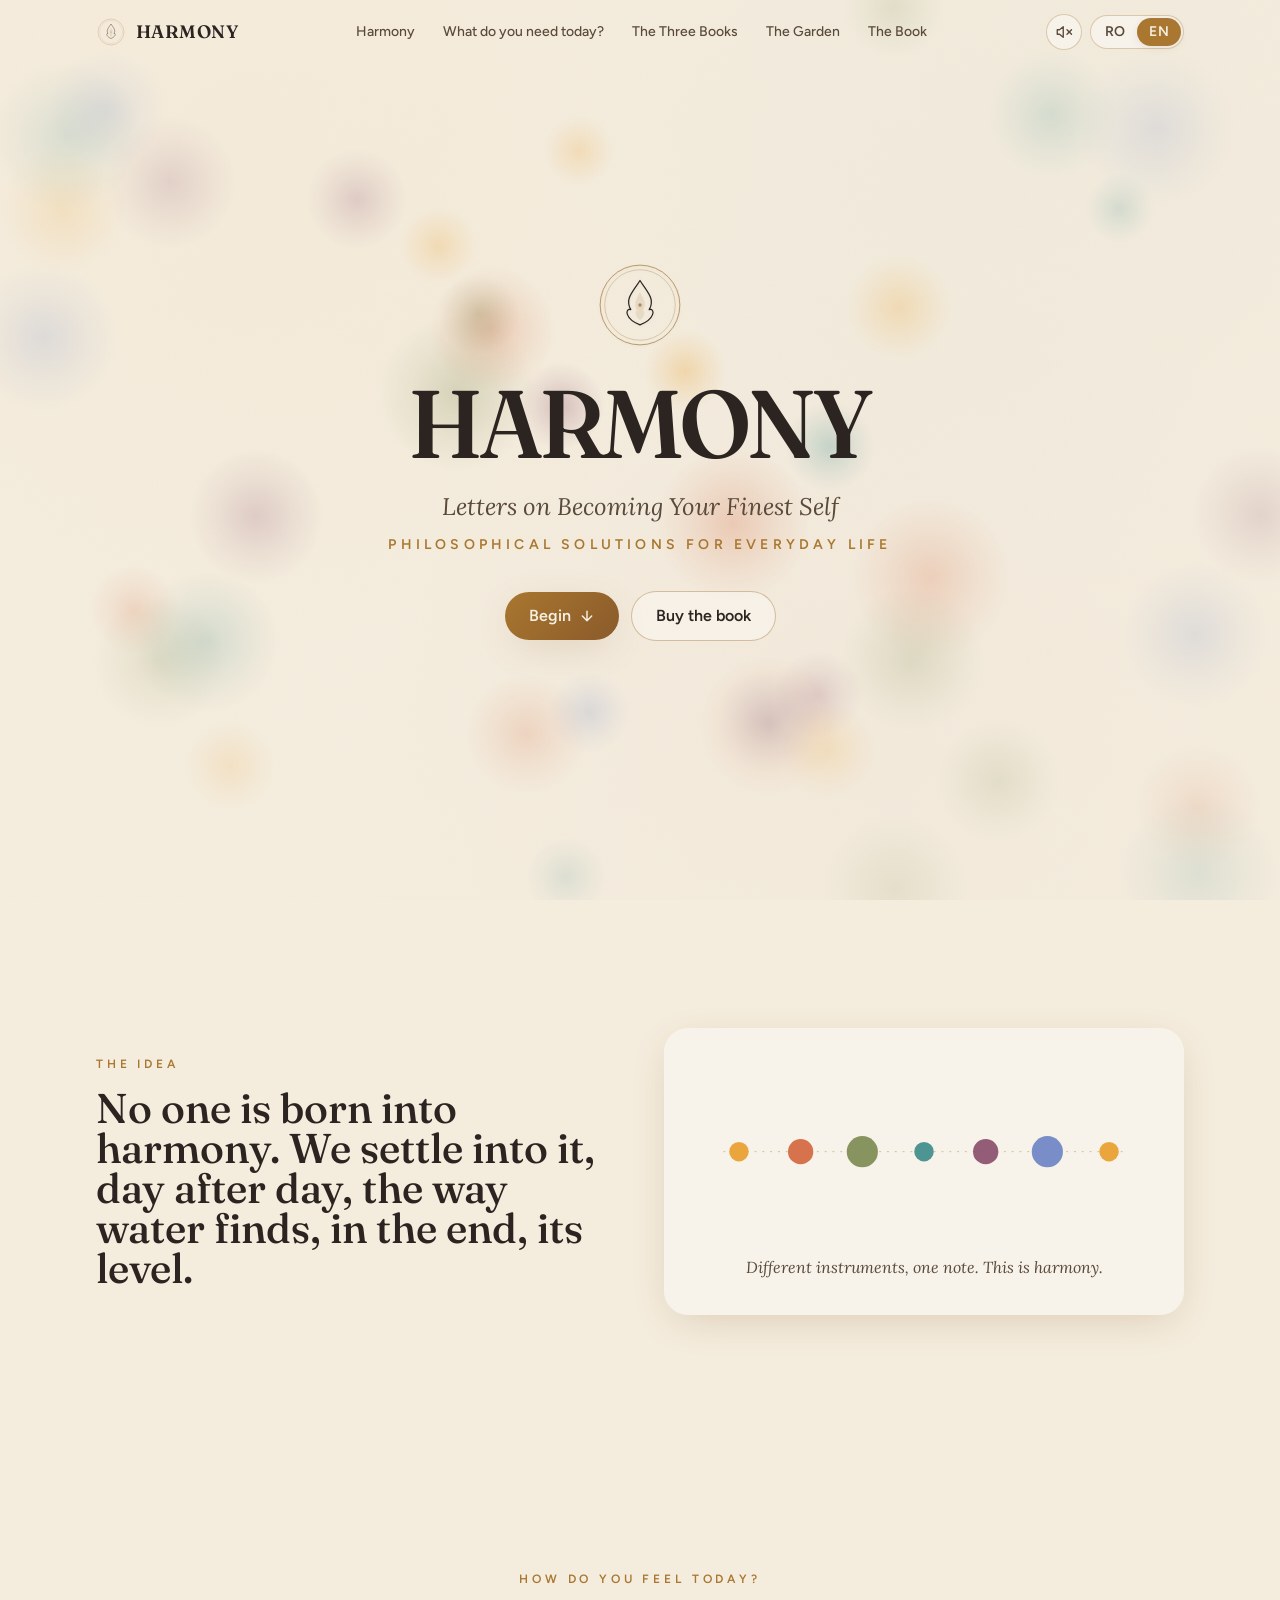
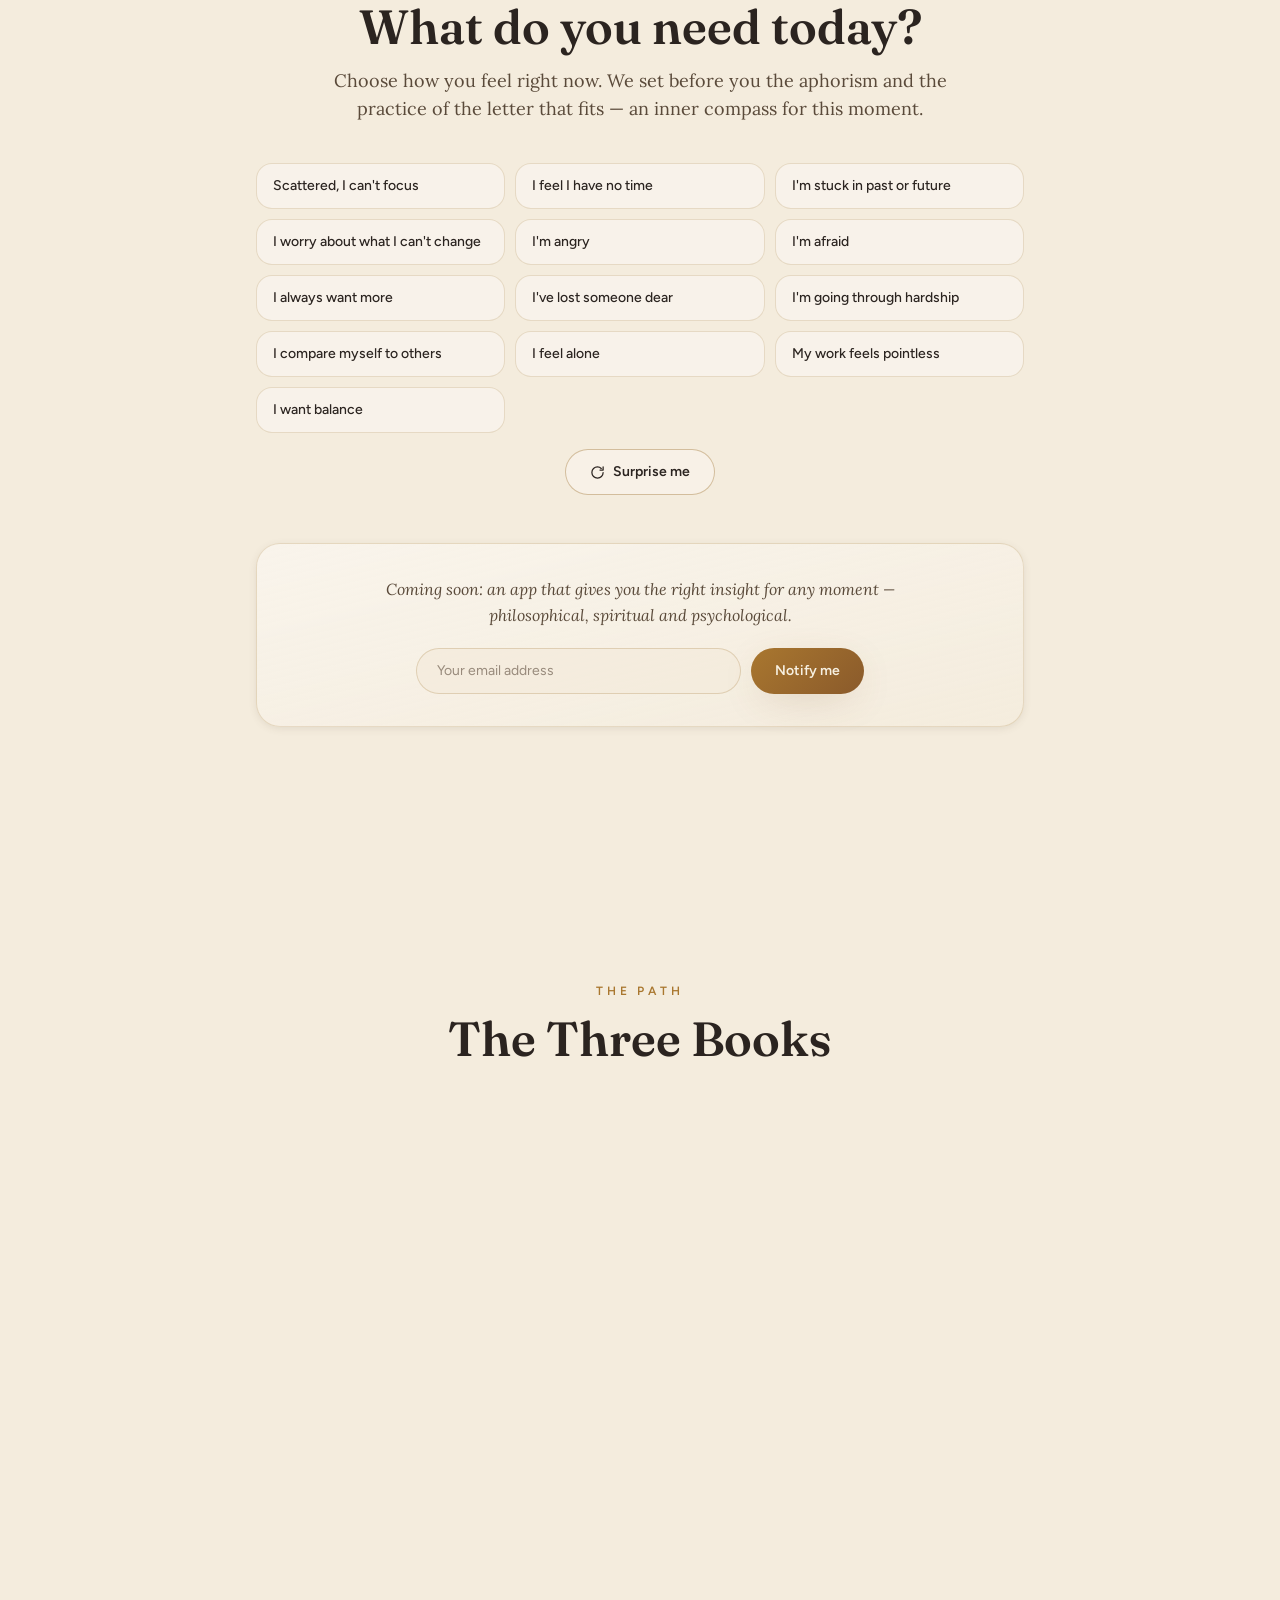
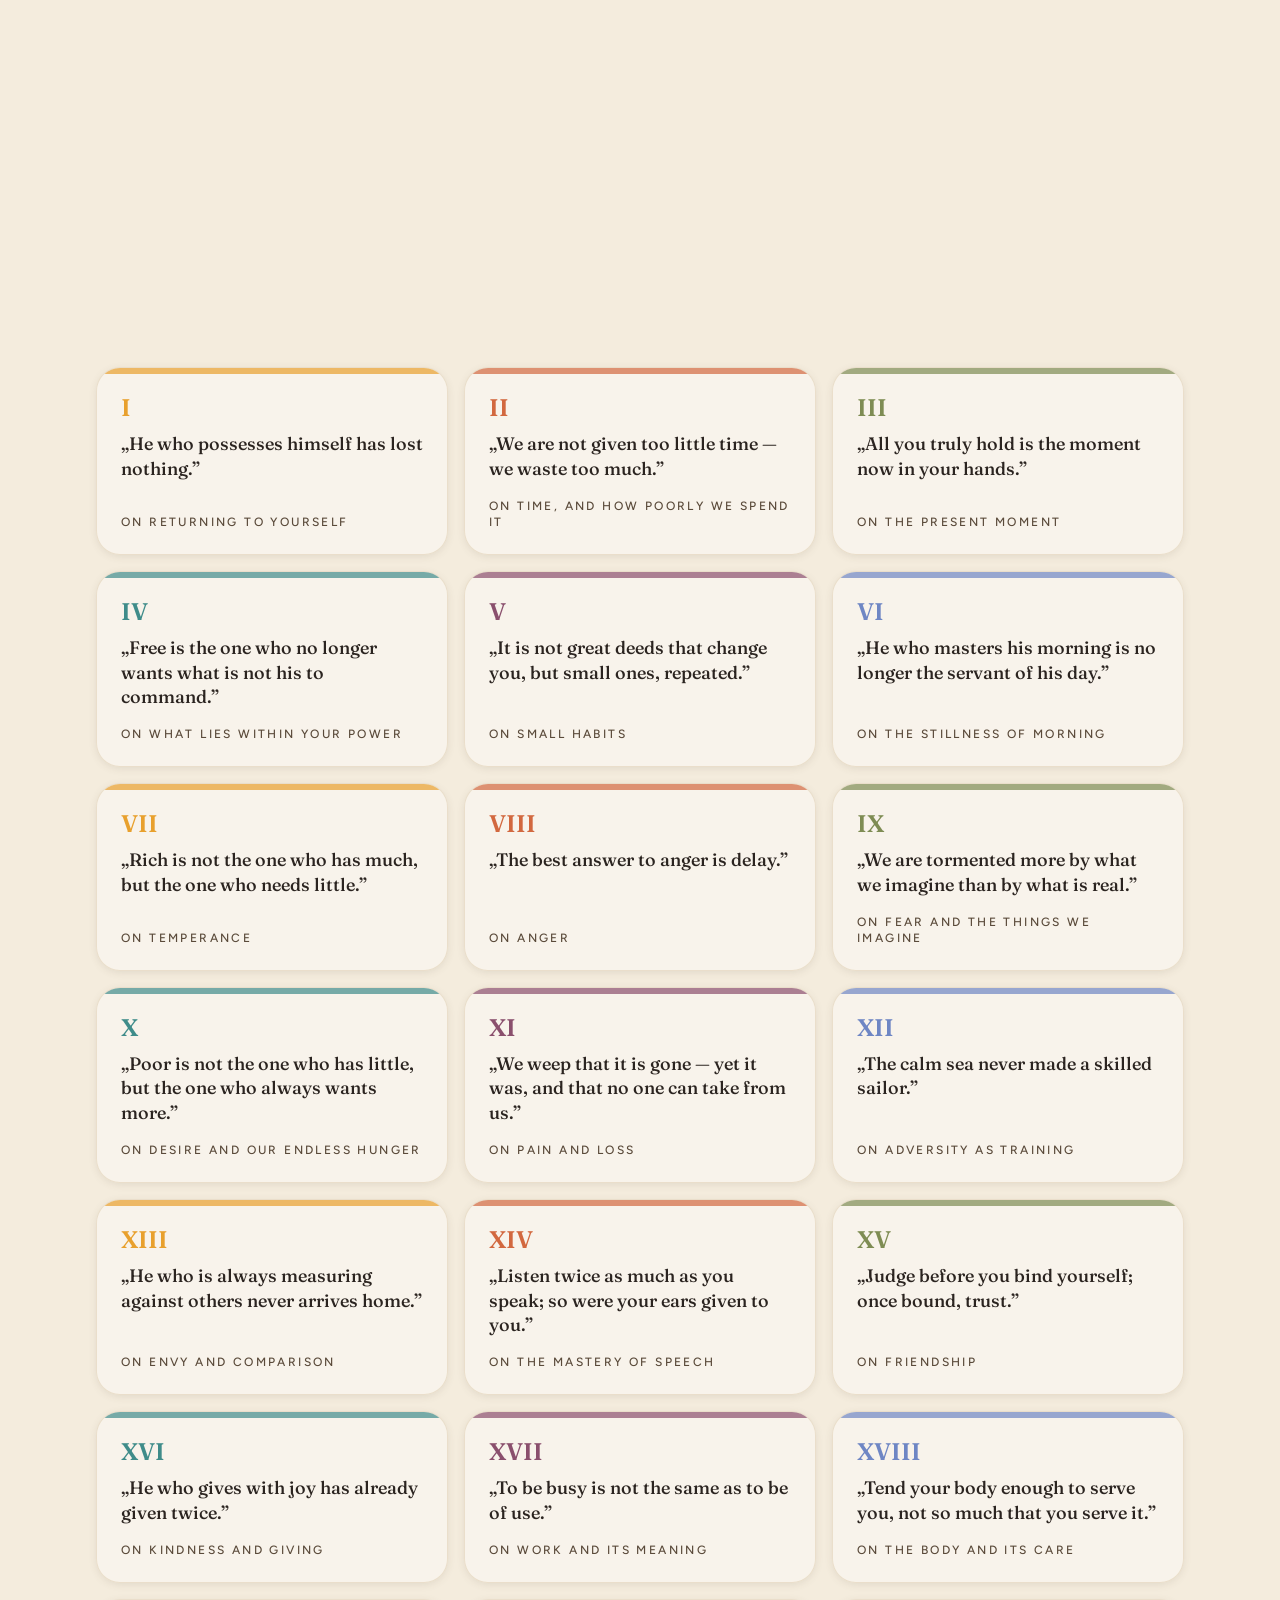
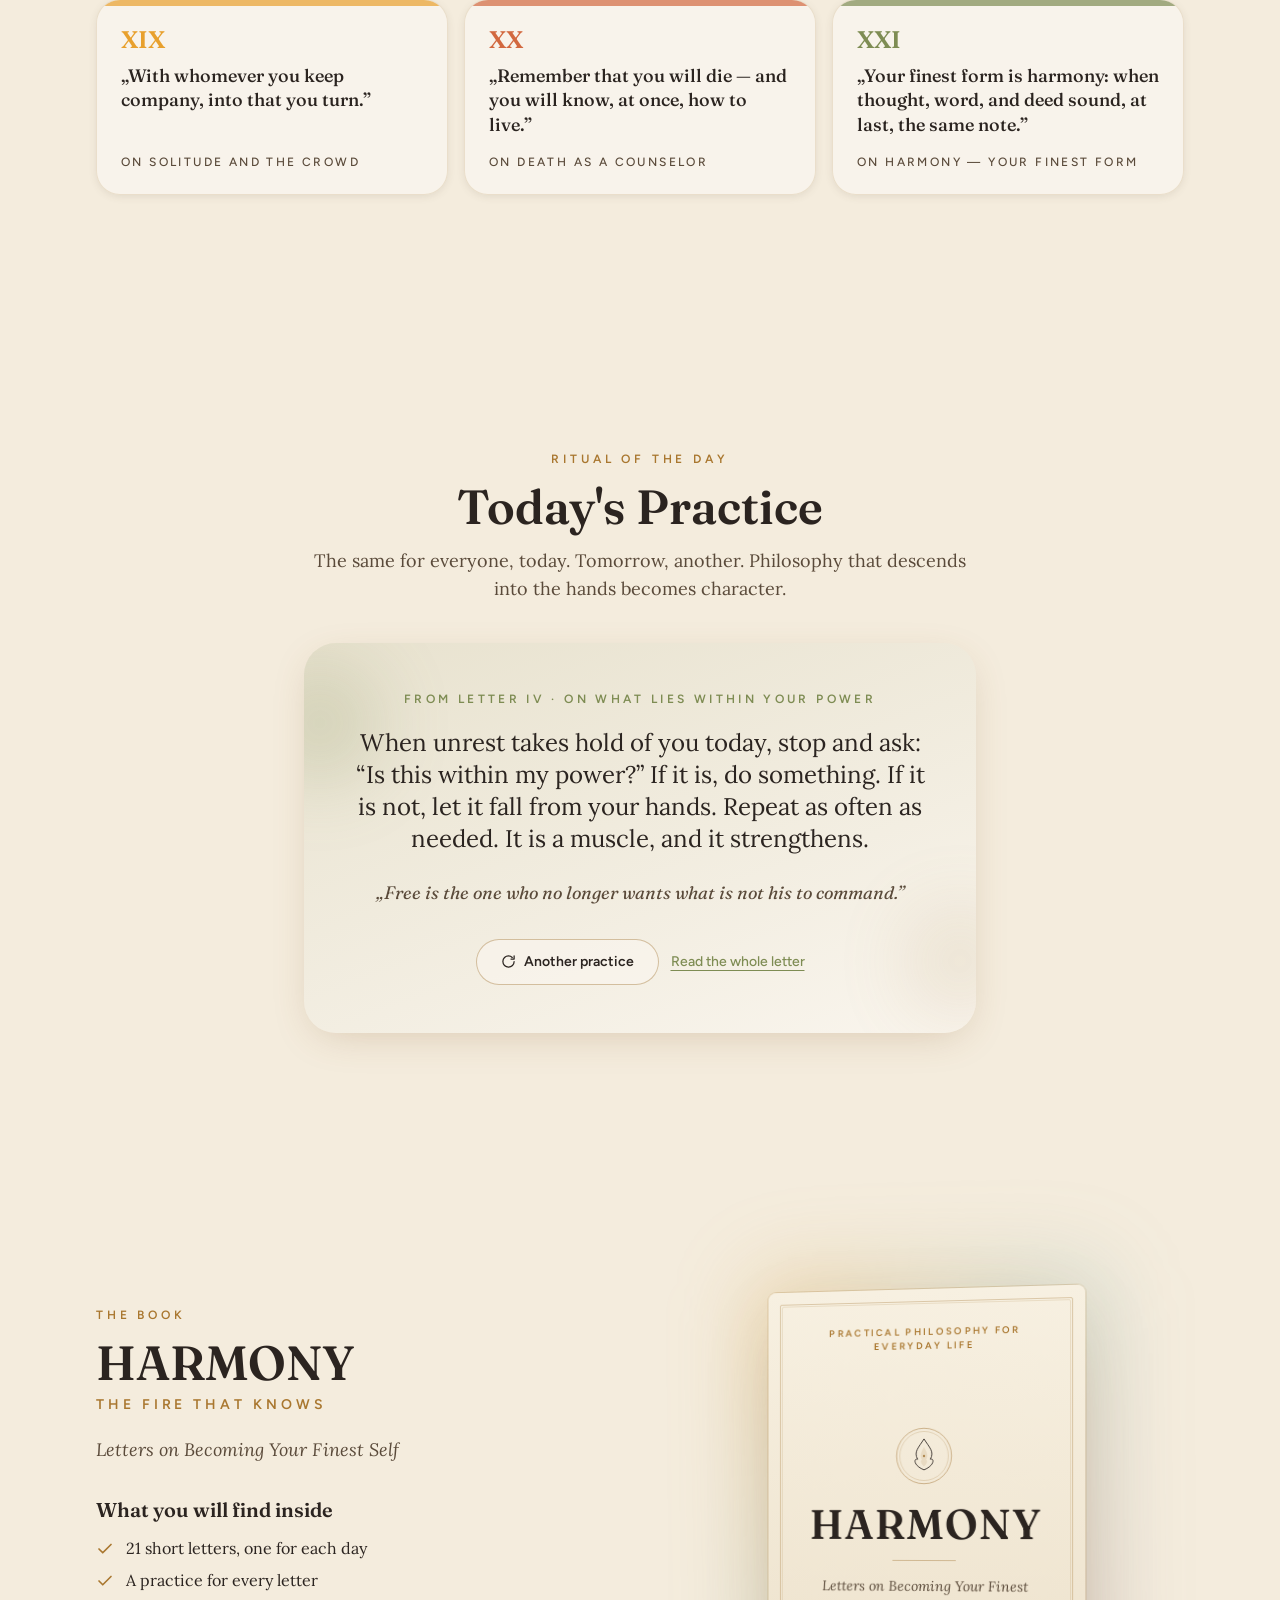
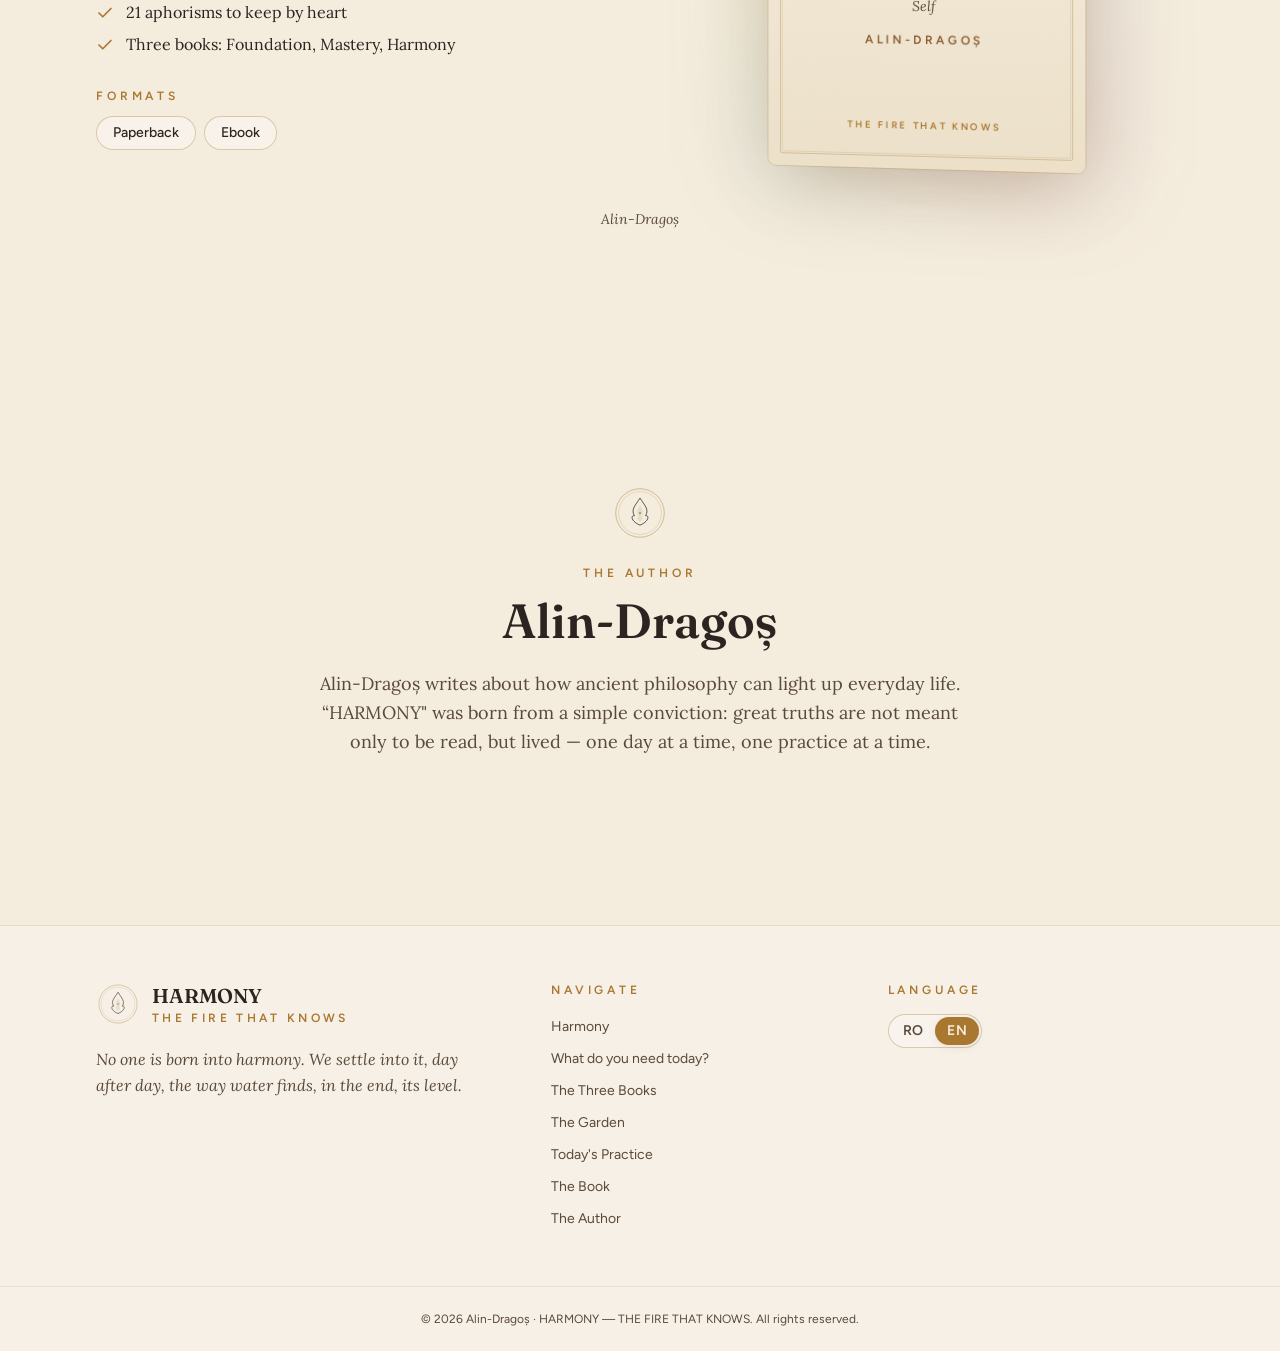
==== commit e9078c1c: "Sunet ambiental meditativ per secțiune (hover) Motor de sunet nou: fiecare secțiune are tonul ei (pa" ====
--- a/carte/index.html
+++ b/carte/index.html
@@ -43,7 +43,7 @@
         "bookFormat": "https://schema.org/Paperback"
       }
     </script>
-    <script type="module" crossorigin src="./assets/index-CD07WxXE.js"></script>
+    <script type="module" crossorigin src="./assets/index-DTi_9aDE.js"></script>
     <link rel="stylesheet" crossorigin href="./assets/index-AhBNJXCq.css">
   </head>
   <body>
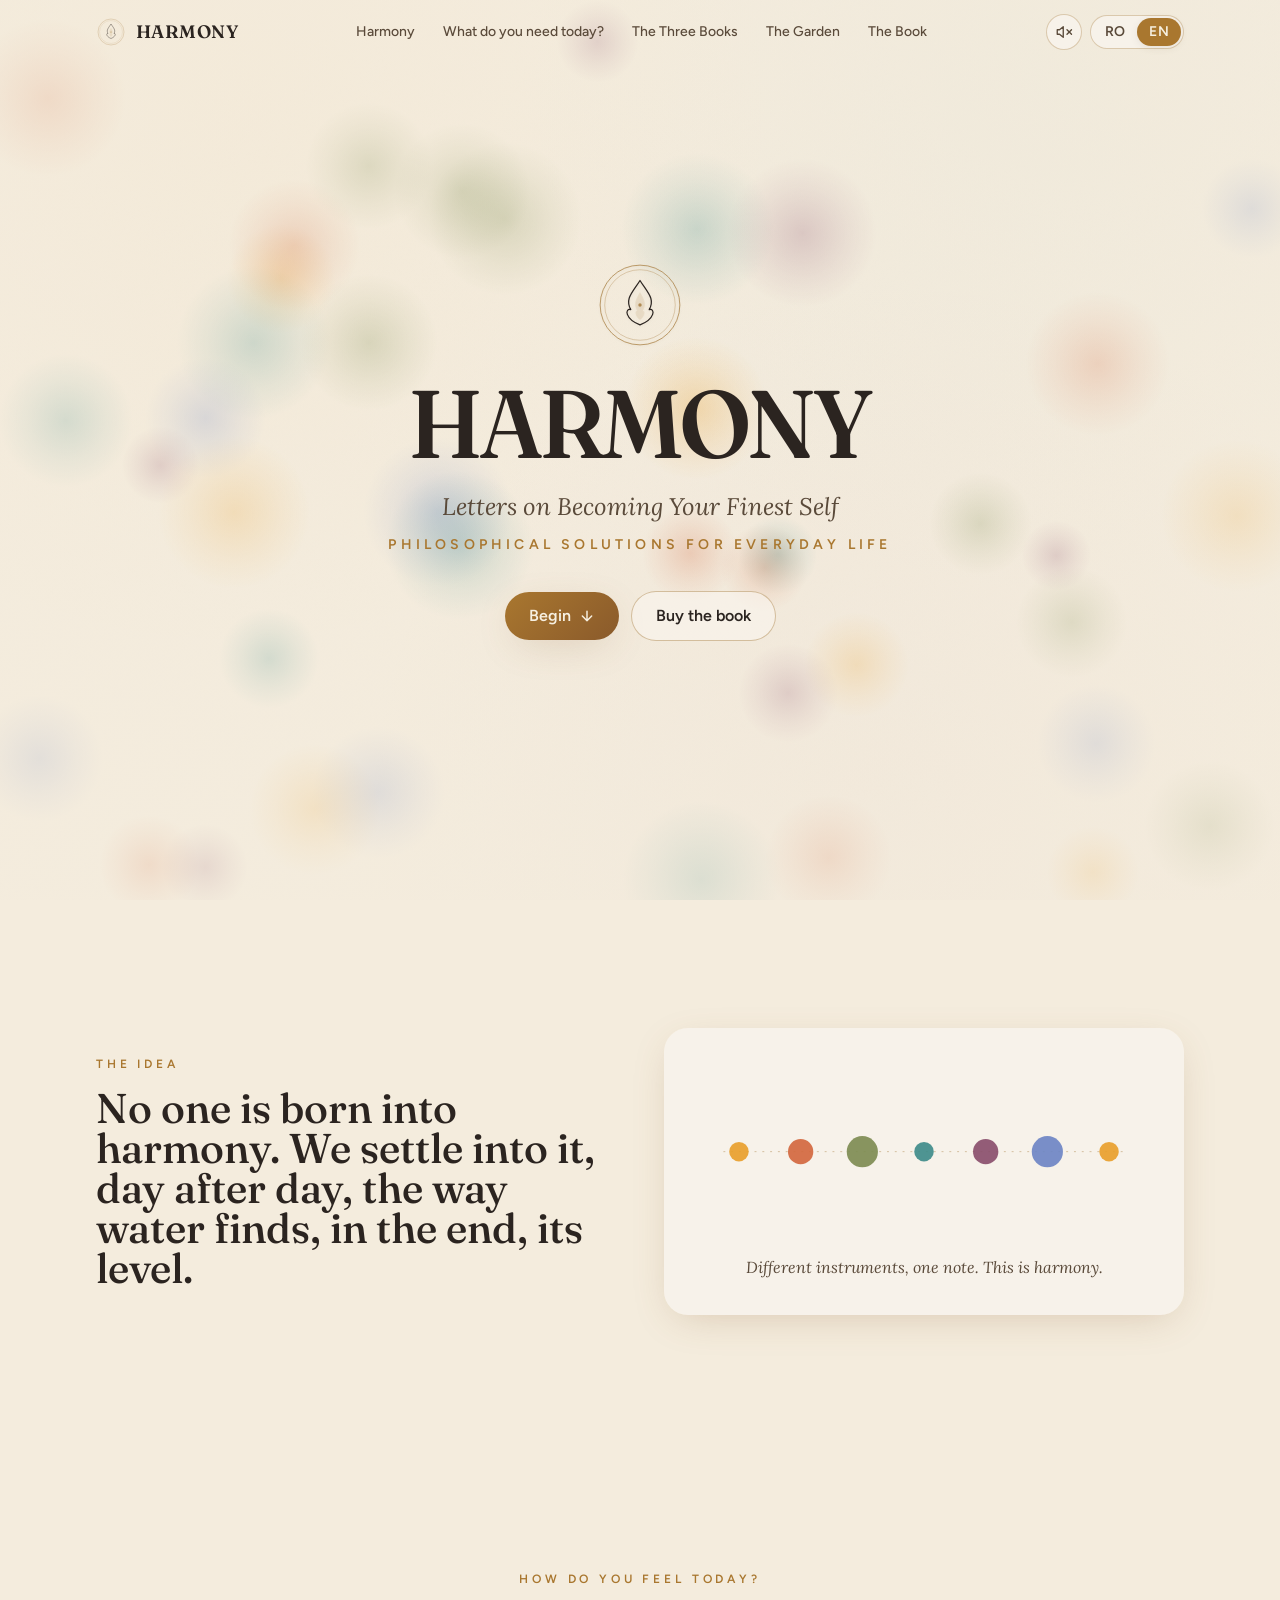
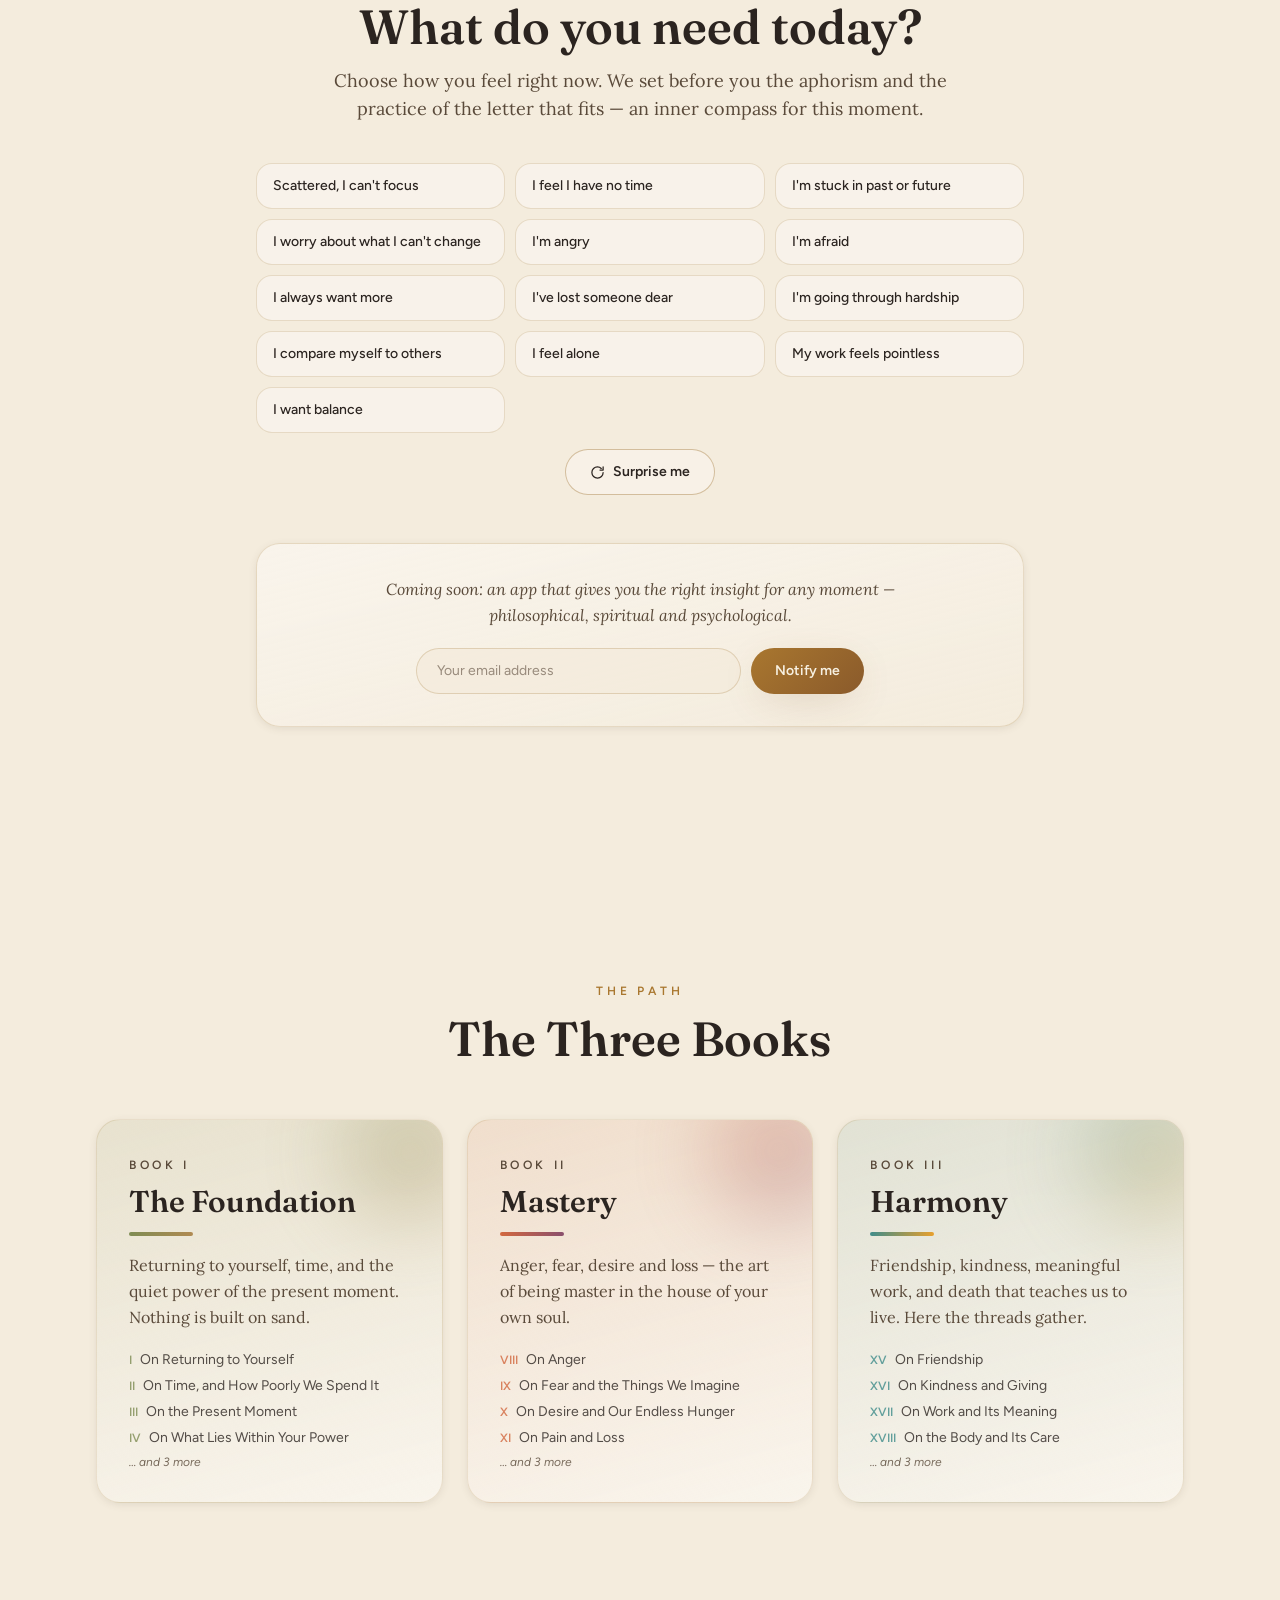
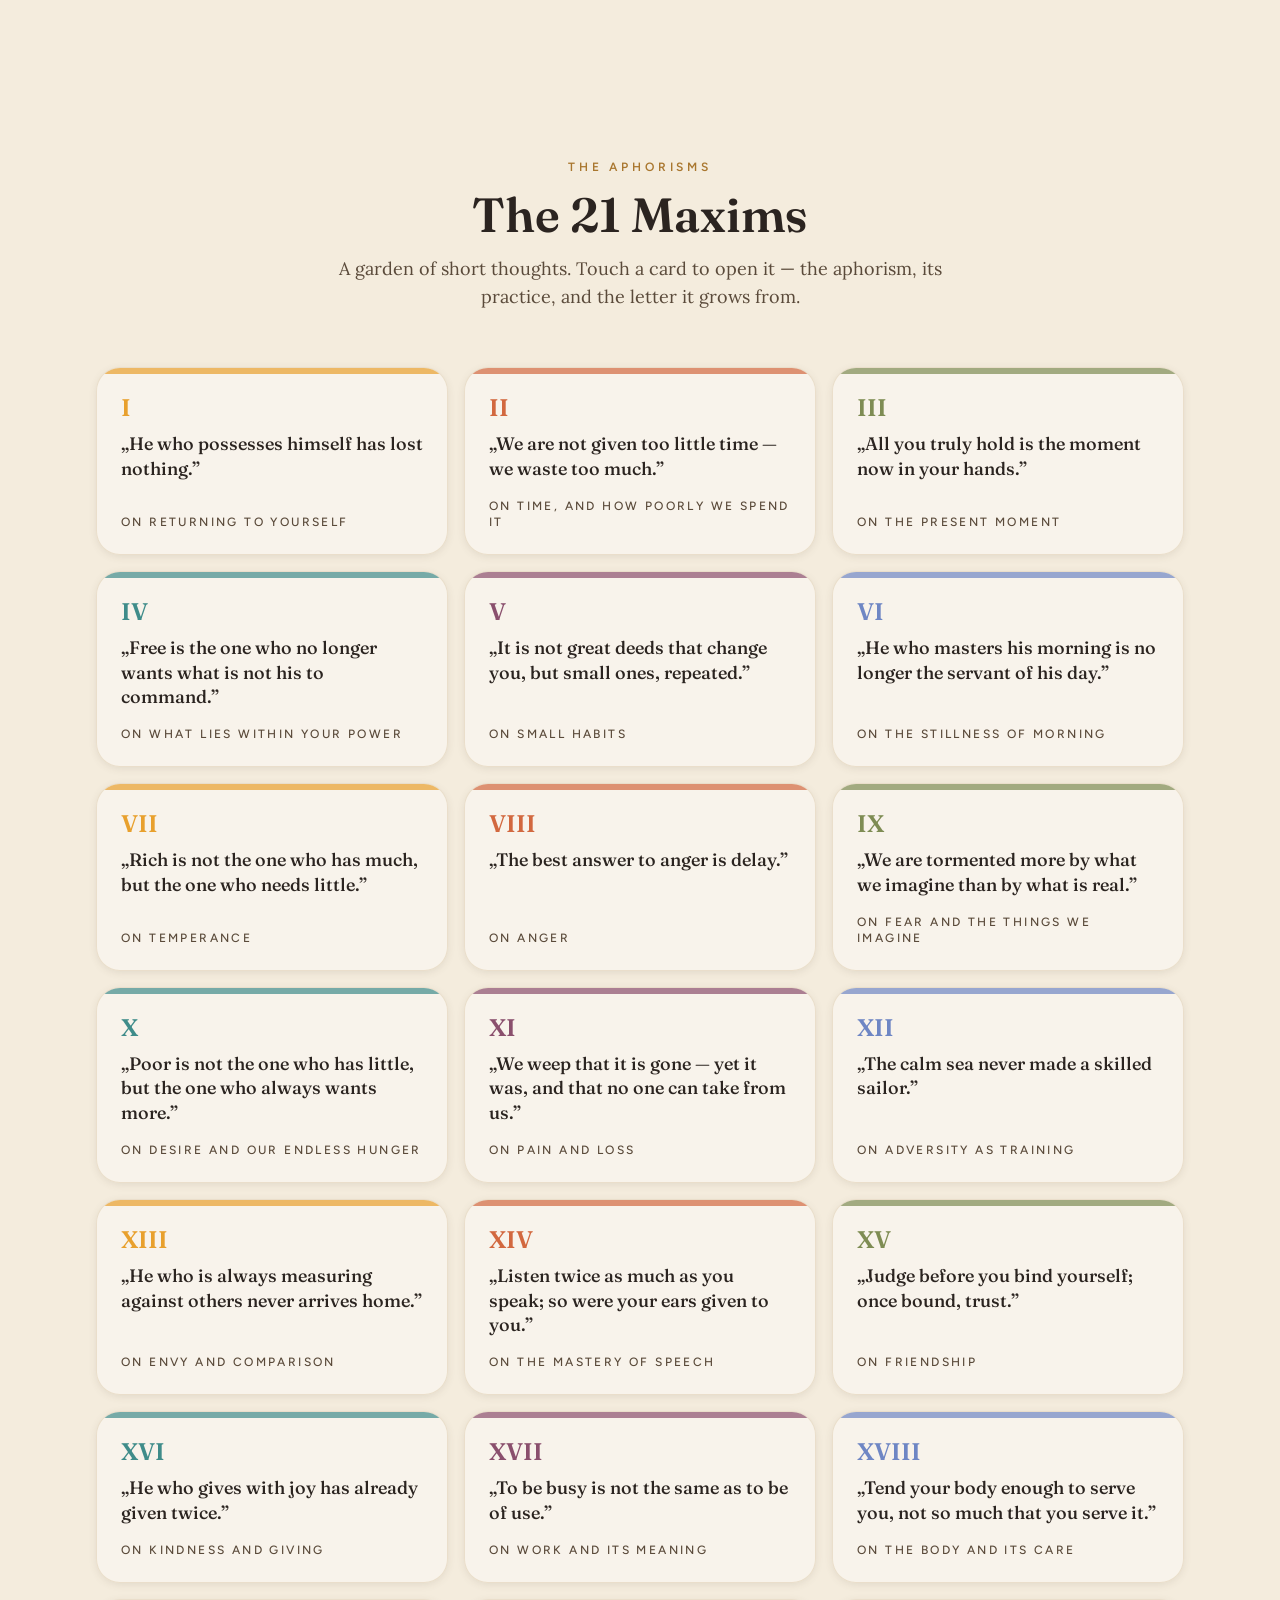
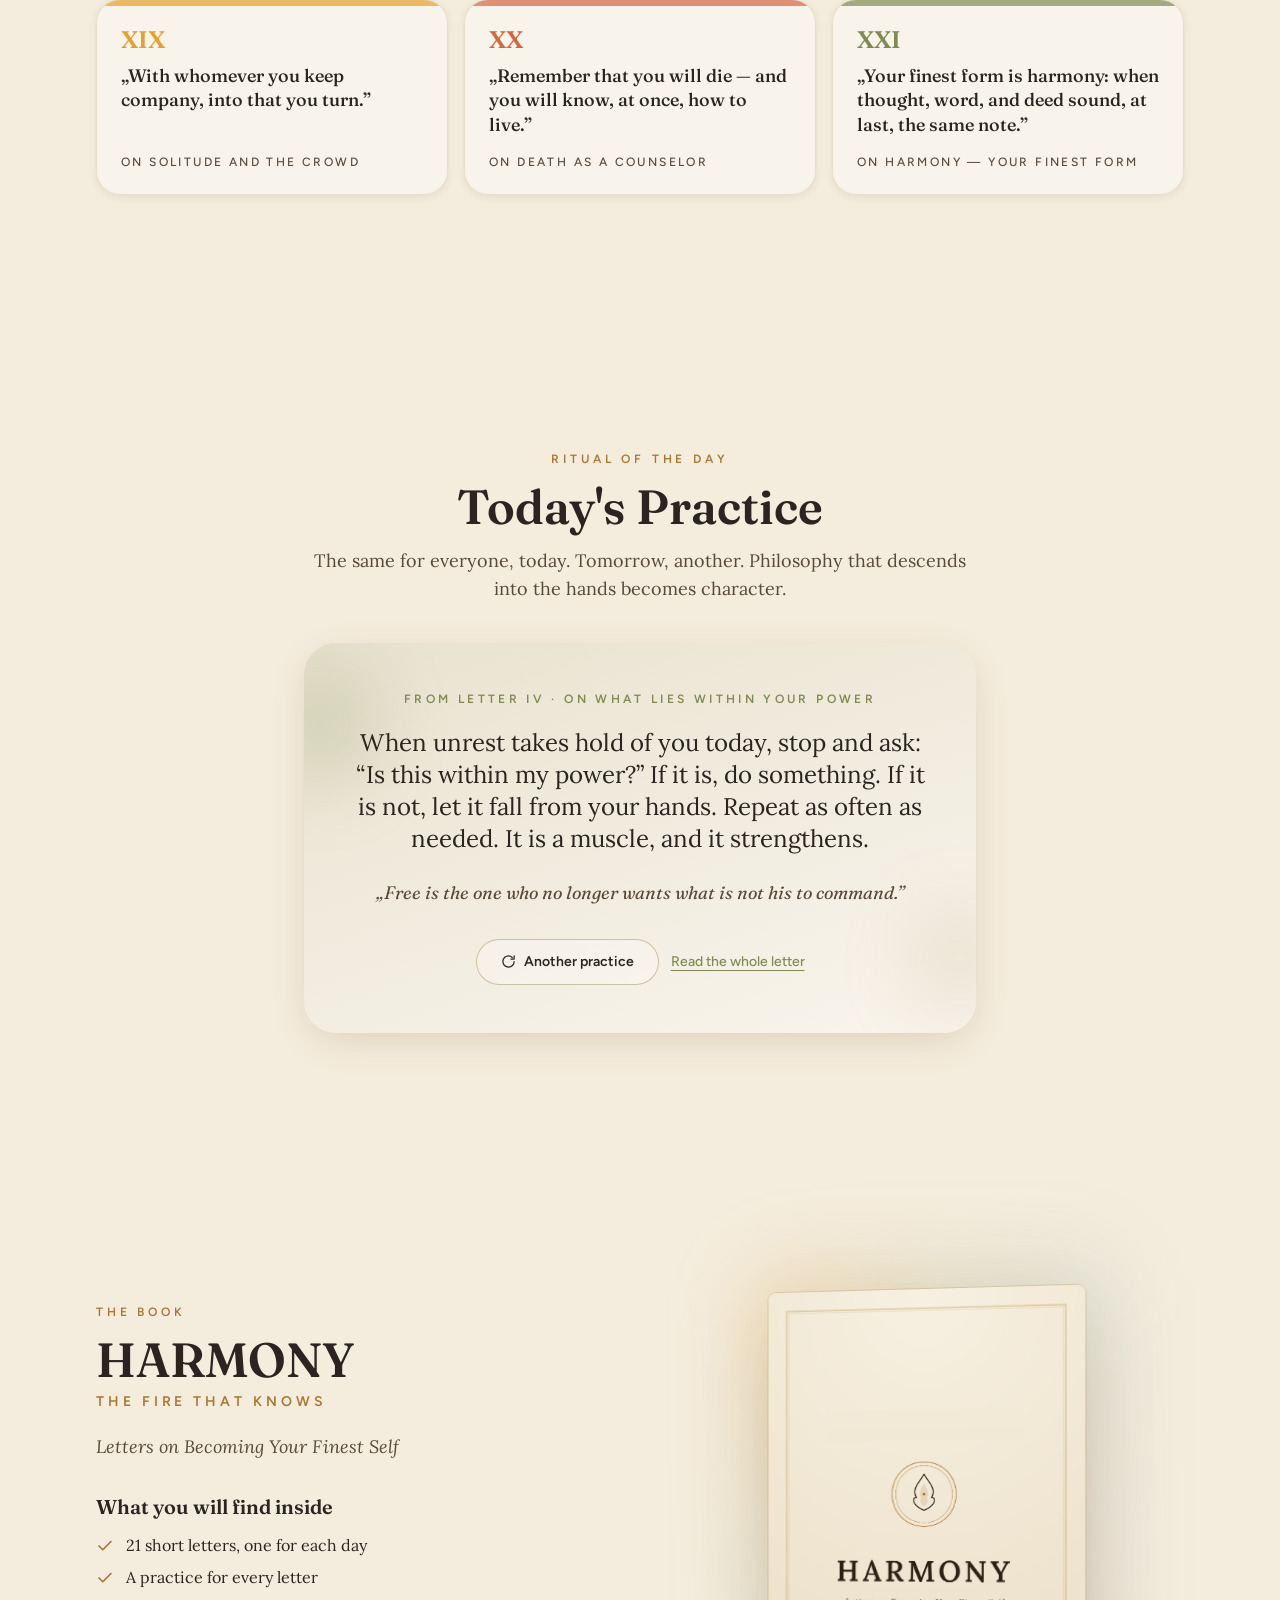
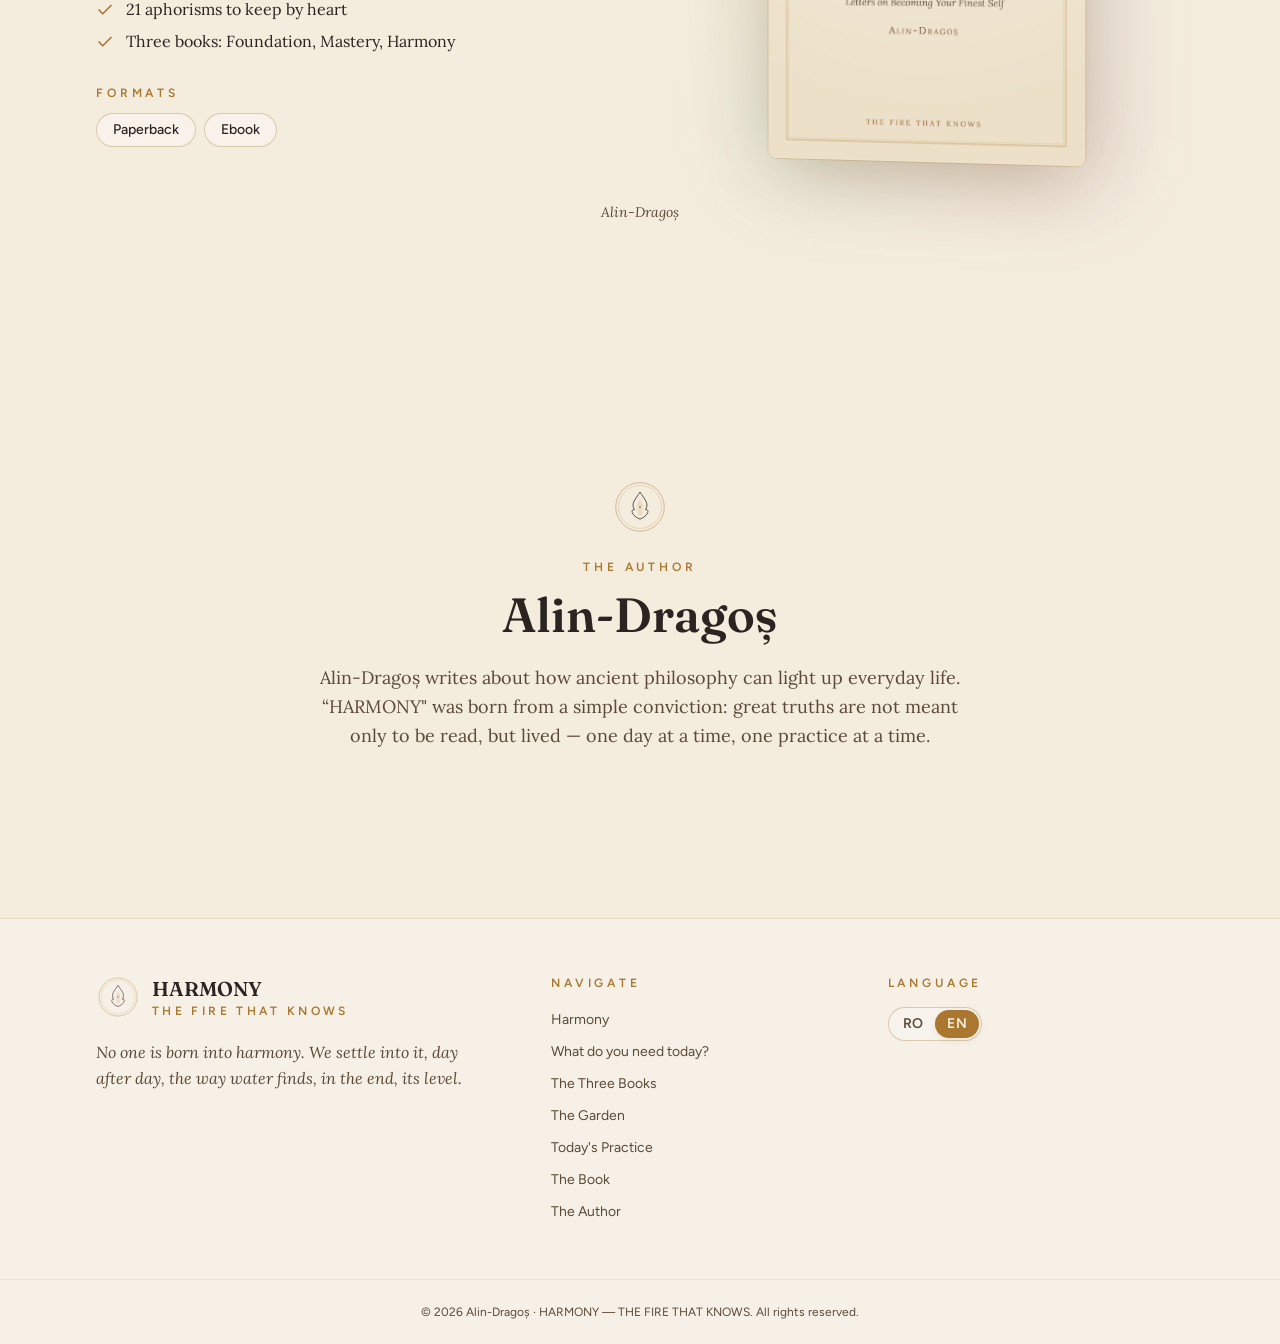
==== commit 80d4ce37: "Copertă reală pe secțiunea Cartea (fără linia „în spiritul lui Seneca") Folosește pozele reale ale c" ====
--- a/carte/index.html
+++ b/carte/index.html
@@ -43,8 +43,8 @@
         "bookFormat": "https://schema.org/Paperback"
       }
     </script>
-    <script type="module" crossorigin src="./assets/index-DTi_9aDE.js"></script>
-    <link rel="stylesheet" crossorigin href="./assets/index-AhBNJXCq.css">
+    <script type="module" crossorigin src="./assets/index-Bw7ihBRd.js"></script>
+    <link rel="stylesheet" crossorigin href="./assets/index-CTD4j8-C.css">
   </head>
   <body>
     <div id="root"></div>
--- a/carte/assets/index-CTD4j8-C.css
+++ b/carte/assets/index-CTD4j8-C.css
@@ -0,0 +1 @@
+*,:before,:after{--tw-border-spacing-x: 0;--tw-border-spacing-y: 0;--tw-translate-x: 0;--tw-translate-y: 0;--tw-rotate: 0;--tw-skew-x: 0;--tw-skew-y: 0;--tw-scale-x: 1;--tw-scale-y: 1;--tw-pan-x: ;--tw-pan-y: ;--tw-pinch-zoom: ;--tw-scroll-snap-strictness: proximity;--tw-gradient-from-position: ;--tw-gradient-via-position: ;--tw-gradient-to-position: ;--tw-ordinal: ;--tw-slashed-zero: ;--tw-numeric-figure: ;--tw-numeric-spacing: ;--tw-numeric-fraction: ;--tw-ring-inset: ;--tw-ring-offset-width: 0px;--tw-ring-offset-color: #fff;--tw-ring-color: rgb(59 130 246 / .5);--tw-ring-offset-shadow: 0 0 #0000;--tw-ring-shadow: 0 0 #0000;--tw-shadow: 0 0 #0000;--tw-shadow-colored: 0 0 #0000;--tw-blur: ;--tw-brightness: ;--tw-contrast: ;--tw-grayscale: ;--tw-hue-rotate: ;--tw-invert: ;--tw-saturate: ;--tw-sepia: ;--tw-drop-shadow: ;--tw-backdrop-blur: ;--tw-backdrop-brightness: ;--tw-backdrop-contrast: ;--tw-backdrop-grayscale: ;--tw-backdrop-hue-rotate: ;--tw-backdrop-invert: ;--tw-backdrop-opacity: ;--tw-backdrop-saturate: ;--tw-backdrop-sepia: ;--tw-contain-size: ;--tw-contain-layout: ;--tw-contain-paint: ;--tw-contain-style: }::backdrop{--tw-border-spacing-x: 0;--tw-border-spacing-y: 0;--tw-translate-x: 0;--tw-translate-y: 0;--tw-rotate: 0;--tw-skew-x: 0;--tw-skew-y: 0;--tw-scale-x: 1;--tw-scale-y: 1;--tw-pan-x: ;--tw-pan-y: ;--tw-pinch-zoom: ;--tw-scroll-snap-strictness: proximity;--tw-gradient-from-position: ;--tw-gradient-via-position: ;--tw-gradient-to-position: ;--tw-ordinal: ;--tw-slashed-zero: ;--tw-numeric-figure: ;--tw-numeric-spacing: ;--tw-numeric-fraction: ;--tw-ring-inset: ;--tw-ring-offset-width: 0px;--tw-ring-offset-color: #fff;--tw-ring-color: rgb(59 130 246 / .5);--tw-ring-offset-shadow: 0 0 #0000;--tw-ring-shadow: 0 0 #0000;--tw-shadow: 0 0 #0000;--tw-shadow-colored: 0 0 #0000;--tw-blur: ;--tw-brightness: ;--tw-contrast: ;--tw-grayscale: ;--tw-hue-rotate: ;--tw-invert: ;--tw-saturate: ;--tw-sepia: ;--tw-drop-shadow: ;--tw-backdrop-blur: ;--tw-backdrop-brightness: ;--tw-backdrop-contrast: ;--tw-backdrop-grayscale: ;--tw-backdrop-hue-rotate: ;--tw-backdrop-invert: ;--tw-backdrop-opacity: ;--tw-backdrop-saturate: ;--tw-backdrop-sepia: ;--tw-contain-size: ;--tw-contain-layout: ;--tw-contain-paint: ;--tw-contain-style: }*,:before,:after{box-sizing:border-box;border-width:0;border-style:solid;border-color:#e5e7eb}:before,:after{--tw-content: ""}html,:host{line-height:1.5;-webkit-text-size-adjust:100%;-moz-tab-size:4;-o-tab-size:4;tab-size:4;font-family:Figtree,Inter,system-ui,sans-serif;font-feature-settings:normal;font-variation-settings:normal;-webkit-tap-highlight-color:transparent}body{margin:0;line-height:inherit}hr{height:0;color:inherit;border-top-width:1px}abbr:where([title]){-webkit-text-decoration:underline dotted;text-decoration:underline dotted}h1,h2,h3,h4,h5,h6{font-size:inherit;font-weight:inherit}a{color:inherit;text-decoration:inherit}b,strong{font-weight:bolder}code,kbd,samp,pre{font-family:ui-monospace,SFMono-Regular,Menlo,Monaco,Consolas,Liberation Mono,Courier New,monospace;font-feature-settings:normal;font-variation-settings:normal;font-size:1em}small{font-size:80%}sub,sup{font-size:75%;line-height:0;position:relative;vertical-align:baseline}sub{bottom:-.25em}sup{top:-.5em}table{text-indent:0;border-color:inherit;border-collapse:collapse}button,input,optgroup,select,textarea{font-family:inherit;font-feature-settings:inherit;font-variation-settings:inherit;font-size:100%;font-weight:inherit;line-height:inherit;letter-spacing:inherit;color:inherit;margin:0;padding:0}button,select{text-transform:none}button,input:where([type=button]),input:where([type=reset]),input:where([type=submit]){-webkit-appearance:button;background-color:transparent;background-image:none}:-moz-focusring{outline:auto}:-moz-ui-invalid{box-shadow:none}progress{vertical-align:baseline}::-webkit-inner-spin-button,::-webkit-outer-spin-button{height:auto}[type=search]{-webkit-appearance:textfield;outline-offset:-2px}::-webkit-search-decoration{-webkit-appearance:none}::-webkit-file-upload-button{-webkit-appearance:button;font:inherit}summary{display:list-item}blockquote,dl,dd,h1,h2,h3,h4,h5,h6,hr,figure,p,pre{margin:0}fieldset{margin:0;padding:0}legend{padding:0}ol,ul,menu{list-style:none;margin:0;padding:0}dialog{padding:0}textarea{resize:vertical}input::-moz-placeholder,textarea::-moz-placeholder{opacity:1;color:#9ca3af}input::placeholder,textarea::placeholder{opacity:1;color:#9ca3af}button,[role=button]{cursor:pointer}:disabled{cursor:default}img,svg,video,canvas,audio,iframe,embed,object{display:block;vertical-align:middle}img,video{max-width:100%;height:auto}[hidden]:where(:not([hidden=until-found])){display:none}html{scroll-behavior:smooth}body{margin:0;background-color:var(--paper);color:var(--ink);font-family:Figtree,Inter,system-ui,sans-serif;-webkit-font-smoothing:antialiased;text-rendering:optimizeLegibility;background-image:radial-gradient(circle at 18% 12%,rgba(232,160,45,.06),transparent 42%),radial-gradient(circle at 82% 8%,rgba(63,140,138,.05),transparent 40%),radial-gradient(circle at 70% 90%,rgba(138,79,109,.05),transparent 45%),url("data:image/svg+xml,%3Csvg xmlns='http://www.w3.org/2000/svg' width='140' height='140'%3E%3Cfilter id='n'%3E%3CfeTurbulence type='fractalNoise' baseFrequency='0.9' numOctaves='2' stitchTiles='stitch'/%3E%3CfeColorMatrix type='saturate' values='0'/%3E%3C/filter%3E%3Crect width='100%25' height='100%25' filter='url(%23n)' opacity='0.035'/%3E%3C/svg%3E");background-attachment:fixed}::-moz-selection{background:#e8a02d47;color:var(--ink)}::selection{background:#e8a02d47;color:var(--ink)}:focus-visible{outline:3px solid var(--gold-deep);outline-offset:3px;border-radius:6px}h1,h2,h3{font-family:Fraunces,Georgia,serif;font-optical-sizing:auto;color:var(--ink)}.container{width:100%}@media (min-width: 640px){.container{max-width:640px}}@media (min-width: 768px){.container{max-width:768px}}@media (min-width: 1024px){.container{max-width:1024px}}@media (min-width: 1280px){.container{max-width:1280px}}@media (min-width: 1536px){.container{max-width:1536px}}.container-page{margin-left:auto;margin-right:auto;width:100%;max-width:72rem;padding-left:1.25rem;padding-right:1.25rem}@media (min-width: 640px){.container-page{padding-left:2rem;padding-right:2rem}}.btn-primary{display:inline-flex;align-items:center;justify-content:center;gap:.5rem;border-radius:9999px;padding:.75rem 1.5rem;font-family:Figtree,Inter,system-ui,sans-serif;font-weight:600;transition-property:all;transition-timing-function:cubic-bezier(.4,0,.2,1);transition-duration:.3s;transition-timing-function:cubic-bezier(.34,1.4,.5,1)}.btn-primary:focus-visible{outline:2px solid transparent;outline-offset:2px}.btn-primary{--tw-text-opacity: 1;color:rgb(247 240 225 / var(--tw-text-opacity, 1));--tw-shadow: 0 10px 40px -12px rgba(138, 90, 43, .28);--tw-shadow-colored: 0 10px 40px -12px var(--tw-shadow-color);box-shadow:var(--tw-ring-offset-shadow, 0 0 #0000),var(--tw-ring-shadow, 0 0 #0000),var(--tw-shadow)}.btn-primary:hover{--tw-translate-y: -.125rem;transform:translate(var(--tw-translate-x),var(--tw-translate-y)) rotate(var(--tw-rotate)) skew(var(--tw-skew-x)) skewY(var(--tw-skew-y)) scaleX(var(--tw-scale-x)) scaleY(var(--tw-scale-y));--tw-shadow: 0 24px 70px -20px rgba(138, 90, 43, .34);--tw-shadow-colored: 0 24px 70px -20px var(--tw-shadow-color);box-shadow:var(--tw-ring-offset-shadow, 0 0 #0000),var(--tw-ring-shadow, 0 0 #0000),var(--tw-shadow)}.btn-primary{background:linear-gradient(135deg,var(--gold-deep),var(--brown))}.btn-ghost{display:inline-flex;align-items:center;justify-content:center;gap:.5rem;border-radius:9999px;padding:.75rem 1.5rem;font-family:Figtree,Inter,system-ui,sans-serif;font-weight:600;transition-property:all;transition-timing-function:cubic-bezier(.4,0,.2,1);transition-duration:.3s;transition-timing-function:cubic-bezier(.34,1.4,.5,1)}.btn-ghost:focus-visible{outline:2px solid transparent;outline-offset:2px}.btn-ghost{border-width:1px;border-color:#b08a5280;background-color:#faf6ef99;--tw-text-opacity: 1;color:rgb(43 36 32 / var(--tw-text-opacity, 1))}.btn-ghost:hover{--tw-border-opacity: 1;border-color:rgb(176 138 82 / var(--tw-border-opacity, 1));--tw-bg-opacity: 1;background-color:rgb(250 246 239 / var(--tw-bg-opacity, 1))}.gold-frame{box-shadow:inset 0 0 0 1px #a9772f73,inset 0 0 0 4px #a9772f1f}.eyebrow{font-family:Figtree,Inter,system-ui,sans-serif;font-size:.75rem;line-height:1rem;font-weight:600;text-transform:uppercase;letter-spacing:.32em;--tw-text-opacity: 1;color:rgb(169 119 47 / var(--tw-text-opacity, 1))}.dropcap:first-letter{color:var(--dcolor, var(--gold-deep))}.sr-only{position:absolute;width:1px;height:1px;padding:0;margin:-1px;overflow:hidden;clip:rect(0,0,0,0);white-space:nowrap;border-width:0}.pointer-events-none{pointer-events:none}.visible{visibility:visible}.static{position:static}.fixed{position:fixed}.absolute{position:absolute}.relative{position:relative}.-inset-6{inset:-1.5rem}.inset-0{inset:0}.inset-x-0{left:0;right:0}.-bottom-8{bottom:-2rem}.-left-10{left:-2.5rem}.-right-10{right:-2.5rem}.-right-6{right:-1.5rem}.-right-8{right:-2rem}.-top-10{top:-2.5rem}.-top-8{top:-2rem}.bottom-6{bottom:1.5rem}.right-4{right:1rem}.top-0{top:0}.top-4{top:1rem}.top-6{top:1.5rem}.z-10{z-index:10}.z-40{z-index:40}.z-50{z-index:50}.order-1{order:1}.order-2{order:2}.mx-auto{margin-left:auto;margin-right:auto}.mb-2{margin-bottom:.5rem}.mb-3{margin-bottom:.75rem}.mb-4{margin-bottom:1rem}.mb-5{margin-bottom:1.25rem}.mb-6{margin-bottom:1.5rem}.mt-1{margin-top:.25rem}.mt-10{margin-top:2.5rem}.mt-12{margin-top:3rem}.mt-14{margin-top:3.5rem}.mt-2{margin-top:.5rem}.mt-3{margin-top:.75rem}.mt-4{margin-top:1rem}.mt-5{margin-top:1.25rem}.mt-6{margin-top:1.5rem}.mt-8{margin-top:2rem}.mt-9{margin-top:2.25rem}.mt-auto{margin-top:auto}.block{display:block}.flex{display:flex}.inline-flex{display:inline-flex}.grid{display:grid}.hidden{display:none}.h-1{height:.25rem}.h-1\.5{height:.375rem}.h-16{height:4rem}.h-24{height:6rem}.h-28{height:7rem}.h-32{height:8rem}.h-36{height:9rem}.h-9{height:2.25rem}.h-full{height:100%}.min-h-\[100svh\]{min-height:100svh}.min-h-\[70vh\]{min-height:70vh}.min-h-screen{min-height:100vh}.w-16{width:4rem}.w-20{width:5rem}.w-24{width:6rem}.w-28{width:7rem}.w-32{width:8rem}.w-36{width:9rem}.w-64{width:16rem}.w-9{width:2.25rem}.w-full{width:100%}.min-w-0{min-width:0px}.max-w-2xl{max-width:42rem}.max-w-3xl{max-width:48rem}.max-w-lg{max-width:32rem}.max-w-md{max-width:28rem}.max-w-sm{max-width:24rem}.max-w-xl{max-width:36rem}.flex-1{flex:1 1 0%}.shrink-0{flex-shrink:0}.origin-left{transform-origin:left}.scale-x-100{--tw-scale-x: 1;transform:translate(var(--tw-translate-x),var(--tw-translate-y)) rotate(var(--tw-rotate)) skew(var(--tw-skew-x)) skewY(var(--tw-skew-y)) scaleX(var(--tw-scale-x)) scaleY(var(--tw-scale-y))}.transform{transform:translate(var(--tw-translate-x),var(--tw-translate-y)) rotate(var(--tw-rotate)) skew(var(--tw-skew-x)) skewY(var(--tw-skew-y)) scaleX(var(--tw-scale-x)) scaleY(var(--tw-scale-y))}.resize{resize:both}.scroll-mt-20{scroll-margin-top:5rem}.grid-cols-1{grid-template-columns:repeat(1,minmax(0,1fr))}.grid-cols-2{grid-template-columns:repeat(2,minmax(0,1fr))}.flex-col{flex-direction:column}.flex-wrap{flex-wrap:wrap}.items-start{align-items:flex-start}.items-end{align-items:flex-end}.items-center{align-items:center}.items-baseline{align-items:baseline}.justify-center{justify-content:center}.justify-between{justify-content:space-between}.gap-1{gap:.25rem}.gap-10{gap:2.5rem}.gap-12{gap:3rem}.gap-2{gap:.5rem}.gap-2\.5{gap:.625rem}.gap-3{gap:.75rem}.gap-4{gap:1rem}.gap-6{gap:1.5rem}.space-y-1\.5>:not([hidden])~:not([hidden]){--tw-space-y-reverse: 0;margin-top:calc(.375rem * calc(1 - var(--tw-space-y-reverse)));margin-bottom:calc(.375rem * var(--tw-space-y-reverse))}.space-y-2>:not([hidden])~:not([hidden]){--tw-space-y-reverse: 0;margin-top:calc(.5rem * calc(1 - var(--tw-space-y-reverse)));margin-bottom:calc(.5rem * var(--tw-space-y-reverse))}.overflow-hidden{overflow:hidden}.rounded-2xl{border-radius:1rem}.rounded-3xl{border-radius:1.5rem}.rounded-\[2\.5rem\]{border-radius:2.5rem}.rounded-\[2rem\]{border-radius:2rem}.rounded-full{border-radius:9999px}.rounded-lg{border-radius:.5rem}.border{border-width:1px}.border-b{border-bottom-width:1px}.border-t{border-top-width:1px}.border-gold\/15{border-color:#b08a5226}.border-gold\/20{border-color:#b08a5233}.border-gold\/25{border-color:#b08a5240}.border-gold\/30{border-color:#b08a524d}.border-gold\/40{border-color:#b08a5266}.border-transparent{border-color:transparent}.bg-gold-deep{--tw-bg-opacity: 1;background-color:rgb(169 119 47 / var(--tw-bg-opacity, 1))}.bg-ink\/40{background-color:#2b242066}.bg-panel{--tw-bg-opacity: 1;background-color:rgb(250 246 239 / var(--tw-bg-opacity, 1))}.bg-panel\/50{background-color:#faf6ef80}.bg-panel\/60{background-color:#faf6ef99}.bg-panel\/70{background-color:#faf6efb3}.bg-panel\/75{background-color:#faf6efbf}.bg-panel\/80{background-color:#faf6efcc}.bg-panel\/85{background-color:#faf6efd9}.bg-paper\/70{background-color:#f4ecddb3}.bg-paper\/80{background-color:#f4ecddcc}.bg-paper\/85{background-color:#f4ecddd9}.bg-transparent{background-color:transparent}.bg-gradient-to-br{background-image:linear-gradient(to bottom right,var(--tw-gradient-stops))}.from-marigold\/25{--tw-gradient-from: rgb(232 160 45 / .25) var(--tw-gradient-from-position);--tw-gradient-to: rgb(232 160 45 / 0) var(--tw-gradient-to-position);--tw-gradient-stops: var(--tw-gradient-from), var(--tw-gradient-to)}.from-panel\/80{--tw-gradient-from: rgb(250 246 239 / .8) var(--tw-gradient-from-position);--tw-gradient-to: rgb(250 246 239 / 0) var(--tw-gradient-to-position);--tw-gradient-stops: var(--tw-gradient-from), var(--tw-gradient-to)}.via-lagoon\/15{--tw-gradient-to: rgb(63 140 138 / 0) var(--tw-gradient-to-position);--tw-gradient-stops: var(--tw-gradient-from), rgb(63 140 138 / .15) var(--tw-gradient-via-position), var(--tw-gradient-to)}.to-paper\/60{--tw-gradient-to: rgb(244 236 221 / .6) var(--tw-gradient-to-position)}.to-plum\/20{--tw-gradient-to: rgb(138 79 109 / .2) var(--tw-gradient-to-position)}.p-0\.5{padding:.125rem}.p-4{padding:1rem}.p-5{padding:1.25rem}.p-6{padding:1.5rem}.p-8{padding:2rem}.p-9{padding:2.25rem}.px-3{padding-left:.75rem;padding-right:.75rem}.px-4{padding-left:1rem;padding-right:1rem}.px-5{padding-left:1.25rem;padding-right:1.25rem}.py-1{padding-top:.25rem;padding-bottom:.25rem}.py-1\.5{padding-top:.375rem;padding-bottom:.375rem}.py-14{padding-top:3.5rem;padding-bottom:3.5rem}.py-24{padding-top:6rem;padding-bottom:6rem}.py-3{padding-top:.75rem;padding-bottom:.75rem}.py-6{padding-top:1.5rem;padding-bottom:1.5rem}.pb-24{padding-bottom:6rem}.pt-28{padding-top:7rem}.pt-4{padding-top:1rem}.pt-8{padding-top:2rem}.text-left{text-align:left}.text-center{text-align:center}.text-right{text-align:right}.font-display{font-family:Fraunces,Georgia,serif}.font-sans{font-family:Figtree,Inter,system-ui,sans-serif}.font-serif{font-family:Lora,Georgia,serif}.text-2xl{font-size:1.5rem;line-height:2rem}.text-3xl{font-size:1.875rem;line-height:2.25rem}.text-4xl{font-size:2.25rem;line-height:2.5rem}.text-6xl{font-size:3.75rem;line-height:1}.text-base{font-size:1rem;line-height:1.5rem}.text-lg{font-size:1.125rem;line-height:1.75rem}.text-sm{font-size:.875rem;line-height:1.25rem}.text-xl{font-size:1.25rem;line-height:1.75rem}.text-xs{font-size:.75rem;line-height:1rem}.font-medium{font-weight:500}.font-semibold{font-weight:600}.uppercase{text-transform:uppercase}.italic{font-style:italic}.leading-\[0\.95\]{line-height:.95}.leading-\[1\.85\]{line-height:1.85}.leading-relaxed{line-height:1.625}.leading-snug{line-height:1.375}.leading-tight{line-height:1.25}.tracking-\[0\.28em\]{letter-spacing:.28em}.tracking-\[0\.2em\]{letter-spacing:.2em}.tracking-\[0\.3em\]{letter-spacing:.3em}.tracking-tight{letter-spacing:-.025em}.tracking-wide{letter-spacing:.025em}.text-gold-deep{--tw-text-opacity: 1;color:rgb(169 119 47 / var(--tw-text-opacity, 1))}.text-ink{--tw-text-opacity: 1;color:rgb(43 36 32 / var(--tw-text-opacity, 1))}.text-ink-soft{--tw-text-opacity: 1;color:rgb(90 74 58 / var(--tw-text-opacity, 1))}.text-paper-light{--tw-text-opacity: 1;color:rgb(247 240 225 / var(--tw-text-opacity, 1))}.text-sage{--tw-text-opacity: 1;color:rgb(126 140 83 / var(--tw-text-opacity, 1))}.text-terracotta{--tw-text-opacity: 1;color:rgb(210 104 63 / var(--tw-text-opacity, 1))}.underline{text-decoration-line:underline}.underline-offset-4{text-underline-offset:4px}.opacity-0{opacity:0}.opacity-20{opacity:.2}.opacity-25{opacity:.25}.opacity-30{opacity:.3}.opacity-70{opacity:.7}.opacity-80{opacity:.8}.opacity-90{opacity:.9}.shadow-soft{--tw-shadow: 0 2px 10px -2px rgba(90, 74, 58, .16);--tw-shadow-colored: 0 2px 10px -2px var(--tw-shadow-color);box-shadow:var(--tw-ring-offset-shadow, 0 0 #0000),var(--tw-ring-shadow, 0 0 #0000),var(--tw-shadow)}.shadow-warm{--tw-shadow: 0 10px 40px -12px rgba(138, 90, 43, .28);--tw-shadow-colored: 0 10px 40px -12px var(--tw-shadow-color);box-shadow:var(--tw-ring-offset-shadow, 0 0 #0000),var(--tw-ring-shadow, 0 0 #0000),var(--tw-shadow)}.shadow-warm-lg{--tw-shadow: 0 24px 70px -20px rgba(138, 90, 43, .34);--tw-shadow-colored: 0 24px 70px -20px var(--tw-shadow-color);box-shadow:var(--tw-ring-offset-shadow, 0 0 #0000),var(--tw-ring-shadow, 0 0 #0000),var(--tw-shadow)}.outline-none{outline:2px solid transparent;outline-offset:2px}.ring-1{--tw-ring-offset-shadow: var(--tw-ring-inset) 0 0 0 var(--tw-ring-offset-width) var(--tw-ring-offset-color);--tw-ring-shadow: var(--tw-ring-inset) 0 0 0 calc(1px + var(--tw-ring-offset-width)) var(--tw-ring-color);box-shadow:var(--tw-ring-offset-shadow),var(--tw-ring-shadow),var(--tw-shadow, 0 0 #0000)}.ring-gold\/30{--tw-ring-color: rgb(176 138 82 / .3)}.blur-2xl{--tw-blur: blur(40px);filter:var(--tw-blur) var(--tw-brightness) var(--tw-contrast) var(--tw-grayscale) var(--tw-hue-rotate) var(--tw-invert) var(--tw-saturate) var(--tw-sepia) var(--tw-drop-shadow)}.drop-shadow-sm{--tw-drop-shadow: drop-shadow(0 1px 1px rgb(0 0 0 / .05));filter:var(--tw-blur) var(--tw-brightness) var(--tw-contrast) var(--tw-grayscale) var(--tw-hue-rotate) var(--tw-invert) var(--tw-saturate) var(--tw-sepia) var(--tw-drop-shadow)}.filter{filter:var(--tw-blur) var(--tw-brightness) var(--tw-contrast) var(--tw-grayscale) var(--tw-hue-rotate) var(--tw-invert) var(--tw-saturate) var(--tw-sepia) var(--tw-drop-shadow)}.backdrop-blur-md{--tw-backdrop-blur: blur(12px);backdrop-filter:var(--tw-backdrop-blur) var(--tw-backdrop-brightness) var(--tw-backdrop-contrast) var(--tw-backdrop-grayscale) var(--tw-backdrop-hue-rotate) var(--tw-backdrop-invert) var(--tw-backdrop-opacity) var(--tw-backdrop-saturate) var(--tw-backdrop-sepia)}.backdrop-blur-sm{--tw-backdrop-blur: blur(4px);backdrop-filter:var(--tw-backdrop-blur) var(--tw-backdrop-brightness) var(--tw-backdrop-contrast) var(--tw-backdrop-grayscale) var(--tw-backdrop-hue-rotate) var(--tw-backdrop-invert) var(--tw-backdrop-opacity) var(--tw-backdrop-saturate) var(--tw-backdrop-sepia)}.transition{transition-property:color,background-color,border-color,text-decoration-color,fill,stroke,opacity,box-shadow,transform,filter,backdrop-filter;transition-timing-function:cubic-bezier(.4,0,.2,1);transition-duration:.15s}.transition-all{transition-property:all;transition-timing-function:cubic-bezier(.4,0,.2,1);transition-duration:.15s}.transition-colors{transition-property:color,background-color,border-color,text-decoration-color,fill,stroke;transition-timing-function:cubic-bezier(.4,0,.2,1);transition-duration:.15s}.transition-opacity{transition-property:opacity;transition-timing-function:cubic-bezier(.4,0,.2,1);transition-duration:.15s}.transition-shadow{transition-property:box-shadow;transition-timing-function:cubic-bezier(.4,0,.2,1);transition-duration:.15s}.transition-transform{transition-property:transform;transition-timing-function:cubic-bezier(.4,0,.2,1);transition-duration:.15s}.duration-200{transition-duration:.2s}.duration-300{transition-duration:.3s}.duration-500{transition-duration:.5s}.duration-700{transition-duration:.7s}.ease-organic{transition-timing-function:cubic-bezier(.34,1.4,.5,1)}:root{--paper: #f4ecdd;--paper-light: #f7f0e1;--paper-deep: #ece0c9;--panel: #faf6ef;--ink: #2b2420;--ink-soft: #5a4a3a;--brown: #8a5a2b;--gold: #b08a52;--gold-deep: #a9772f;--marigold: #e8a02d;--terracotta: #d2683f;--sage: #7e8c53;--lagoon: #3f8c8a;--plum: #8a4f6d;--sky: #6e86c4;--move-1: var(--sage);--move-1b: var(--gold);--move-2: var(--terracotta);--move-2b: var(--plum);--move-3: var(--lagoon);--move-3b: var(--marigold);color-scheme:light}@media (prefers-reduced-motion: reduce){html{scroll-behavior:auto}*,*:before,*:after{animation-duration:.001ms!important;animation-iteration-count:1!important;transition-duration:.001ms!important}}.first-letter\:float-left:first-letter{float:left}.first-letter\:mr-2:first-letter{margin-right:.5rem}.first-letter\:mt-1:first-letter{margin-top:.25rem}.first-letter\:font-display:first-letter{font-family:Fraunces,Georgia,serif}.first-letter\:text-6xl:first-letter{font-size:3.75rem;line-height:1}.first-letter\:font-semibold:first-letter{font-weight:600}.first-letter\:leading-\[0\.8\]:first-letter{line-height:.8}.placeholder\:text-ink-soft\/60::-moz-placeholder{color:#5a4a3a99}.placeholder\:text-ink-soft\/60::placeholder{color:#5a4a3a99}.hover\:-translate-y-0\.5:hover{--tw-translate-y: -.125rem;transform:translate(var(--tw-translate-x),var(--tw-translate-y)) rotate(var(--tw-rotate)) skew(var(--tw-skew-x)) skewY(var(--tw-skew-y)) scaleX(var(--tw-scale-x)) scaleY(var(--tw-scale-y))}.hover\:border-gold\/60:hover{border-color:#b08a5299}.hover\:bg-panel:hover{--tw-bg-opacity: 1;background-color:rgb(250 246 239 / var(--tw-bg-opacity, 1))}.hover\:bg-paper:hover{--tw-bg-opacity: 1;background-color:rgb(244 236 221 / var(--tw-bg-opacity, 1))}.hover\:text-ink:hover{--tw-text-opacity: 1;color:rgb(43 36 32 / var(--tw-text-opacity, 1))}.hover\:shadow-soft:hover{--tw-shadow: 0 2px 10px -2px rgba(90, 74, 58, .16);--tw-shadow-colored: 0 2px 10px -2px var(--tw-shadow-color);box-shadow:var(--tw-ring-offset-shadow, 0 0 #0000),var(--tw-ring-shadow, 0 0 #0000),var(--tw-shadow)}.hover\:shadow-warm:hover{--tw-shadow: 0 10px 40px -12px rgba(138, 90, 43, .28);--tw-shadow-colored: 0 10px 40px -12px var(--tw-shadow-color);box-shadow:var(--tw-ring-offset-shadow, 0 0 #0000),var(--tw-ring-shadow, 0 0 #0000),var(--tw-shadow)}.focus\:border-gold:focus{--tw-border-opacity: 1;border-color:rgb(176 138 82 / var(--tw-border-opacity, 1))}.group:hover .group-hover\:scale-125{--tw-scale-x: 1.25;--tw-scale-y: 1.25;transform:translate(var(--tw-translate-x),var(--tw-translate-y)) rotate(var(--tw-rotate)) skew(var(--tw-skew-x)) skewY(var(--tw-skew-y)) scaleX(var(--tw-scale-x)) scaleY(var(--tw-scale-y))}.group:hover .group-hover\:text-gold-deep{--tw-text-opacity: 1;color:rgb(169 119 47 / var(--tw-text-opacity, 1))}.group:hover .group-hover\:opacity-100{opacity:1}.group:hover .group-hover\:opacity-40{opacity:.4}@media (prefers-reduced-motion: no-preference){@keyframes breathe{0%,to{transform:scale(1);opacity:.92}50%{transform:scale(1.045);opacity:1}}.motion-safe\:animate-breathe{animation:breathe 5.5s ease-in-out infinite}@keyframes floaty{0%,to{transform:translateY(0)}50%{transform:translateY(-8px)}}.motion-safe\:animate-floaty{animation:floaty 7s ease-in-out infinite}}@media (min-width: 640px){.sm\:w-72{width:18rem}.sm\:grid-cols-2{grid-template-columns:repeat(2,minmax(0,1fr))}.sm\:grid-cols-3{grid-template-columns:repeat(3,minmax(0,1fr))}.sm\:flex-row{flex-direction:row}.sm\:p-10{padding:2.5rem}.sm\:p-11{padding:2.75rem}.sm\:p-12{padding:3rem}.sm\:p-8{padding:2rem}.sm\:p-9{padding:2.25rem}.sm\:py-32{padding-top:8rem;padding-bottom:8rem}.sm\:text-2xl{font-size:1.5rem;line-height:2rem}.sm\:text-3xl{font-size:1.875rem;line-height:2.25rem}.sm\:text-4xl{font-size:2.25rem;line-height:2.5rem}.sm\:text-5xl{font-size:3rem;line-height:1}.sm\:text-7xl{font-size:4.5rem;line-height:1}.sm\:text-\[1\.7rem\]{font-size:1.7rem}}@media (min-width: 768px){.md\:order-1{order:1}.md\:order-2{order:2}.md\:w-80{width:20rem}.md\:grid-cols-2{grid-template-columns:repeat(2,minmax(0,1fr))}.md\:grid-cols-3{grid-template-columns:repeat(3,minmax(0,1fr))}.md\:grid-cols-\[1\.4fr_1fr_1fr\]{grid-template-columns:1.4fr 1fr 1fr}.md\:text-8xl{font-size:6rem;line-height:1}.md\:text-\[2\.6rem\]{font-size:2.6rem}}@media (min-width: 1024px){.lg\:flex{display:flex}.lg\:grid-cols-3{grid-template-columns:repeat(3,minmax(0,1fr))}}
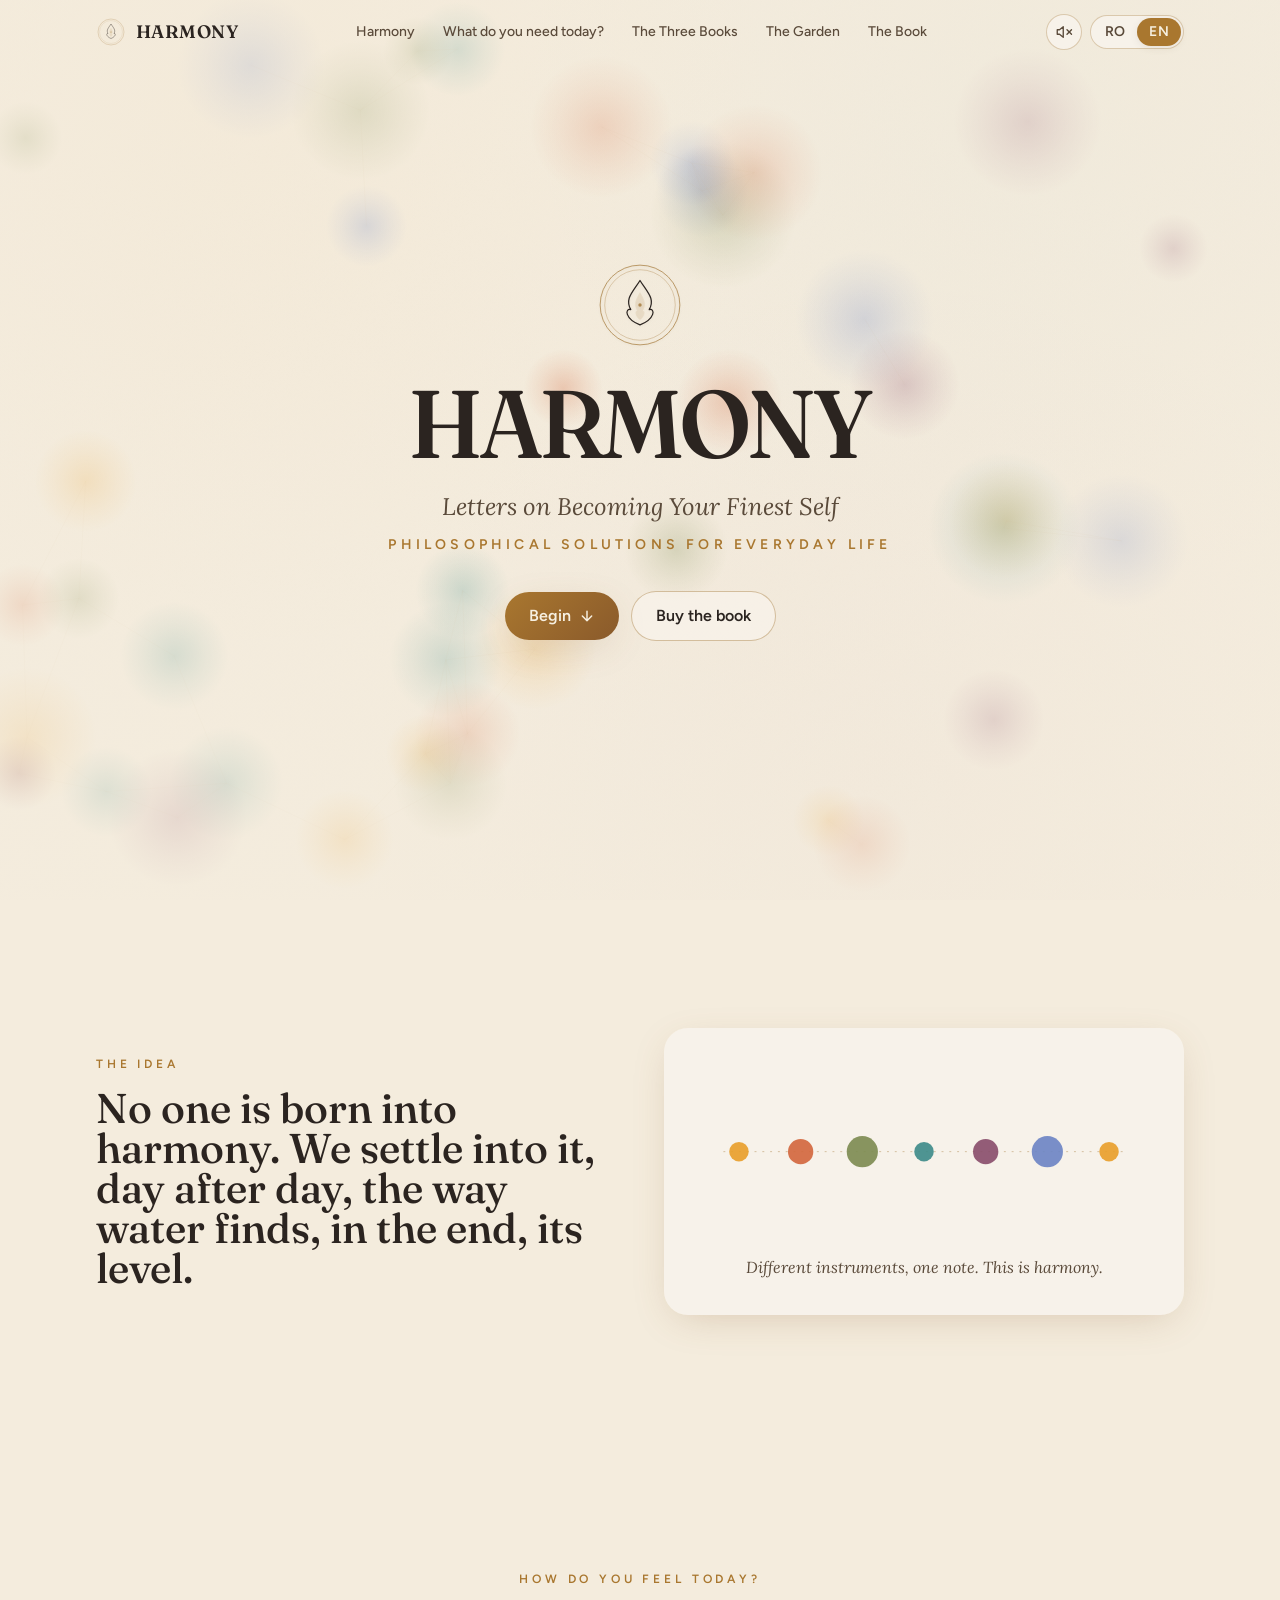
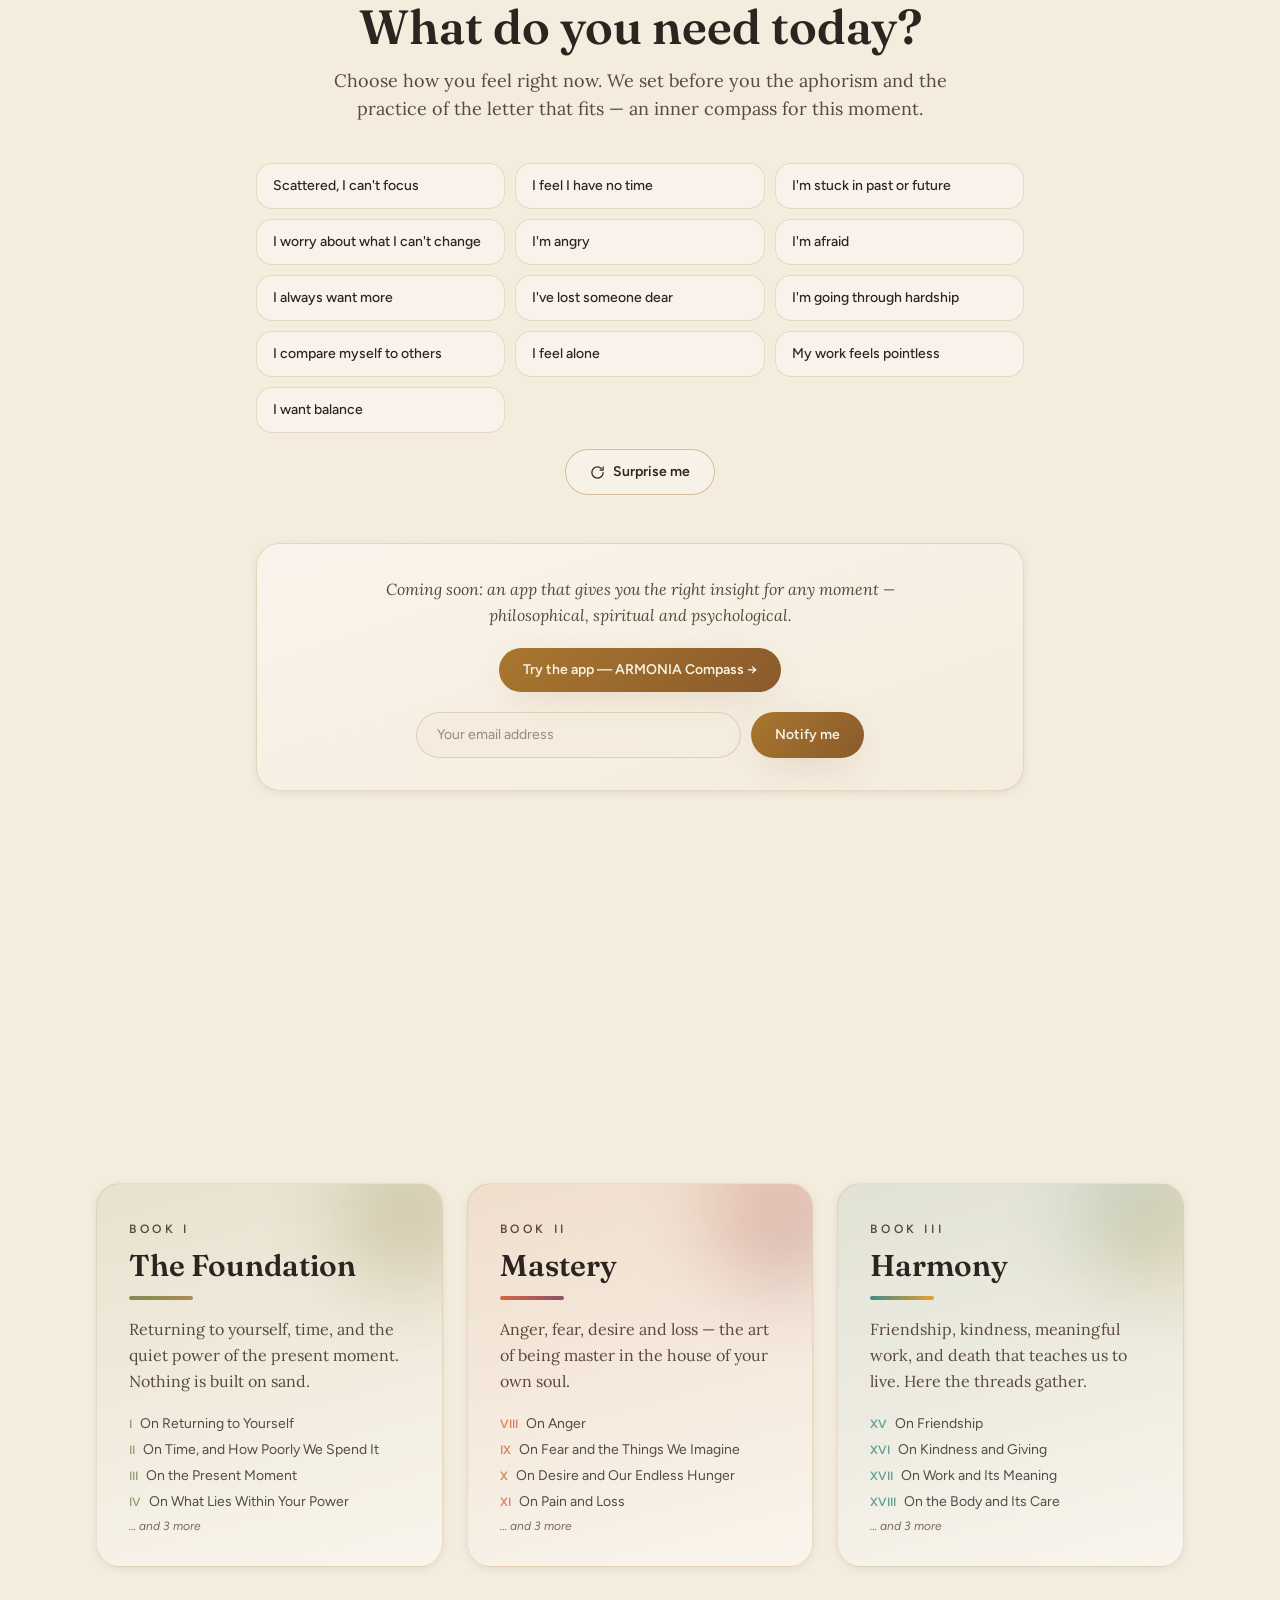
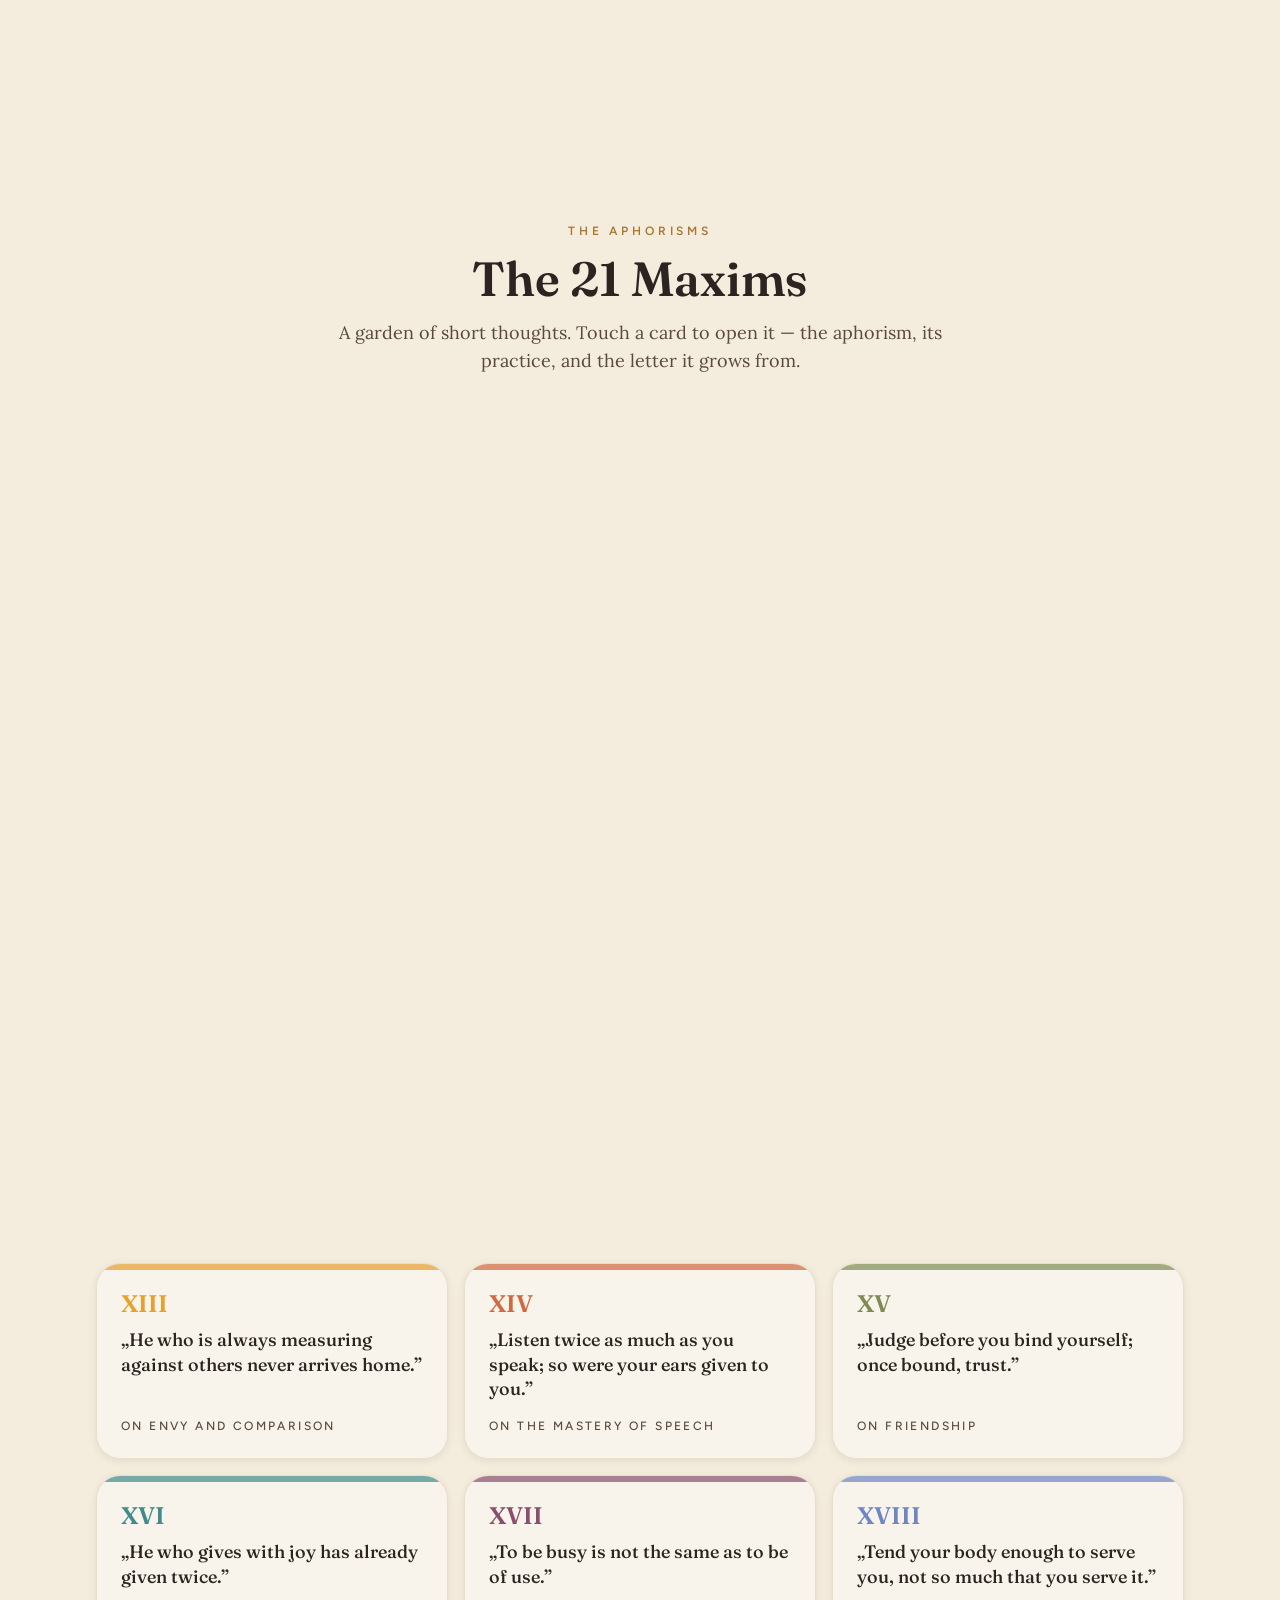
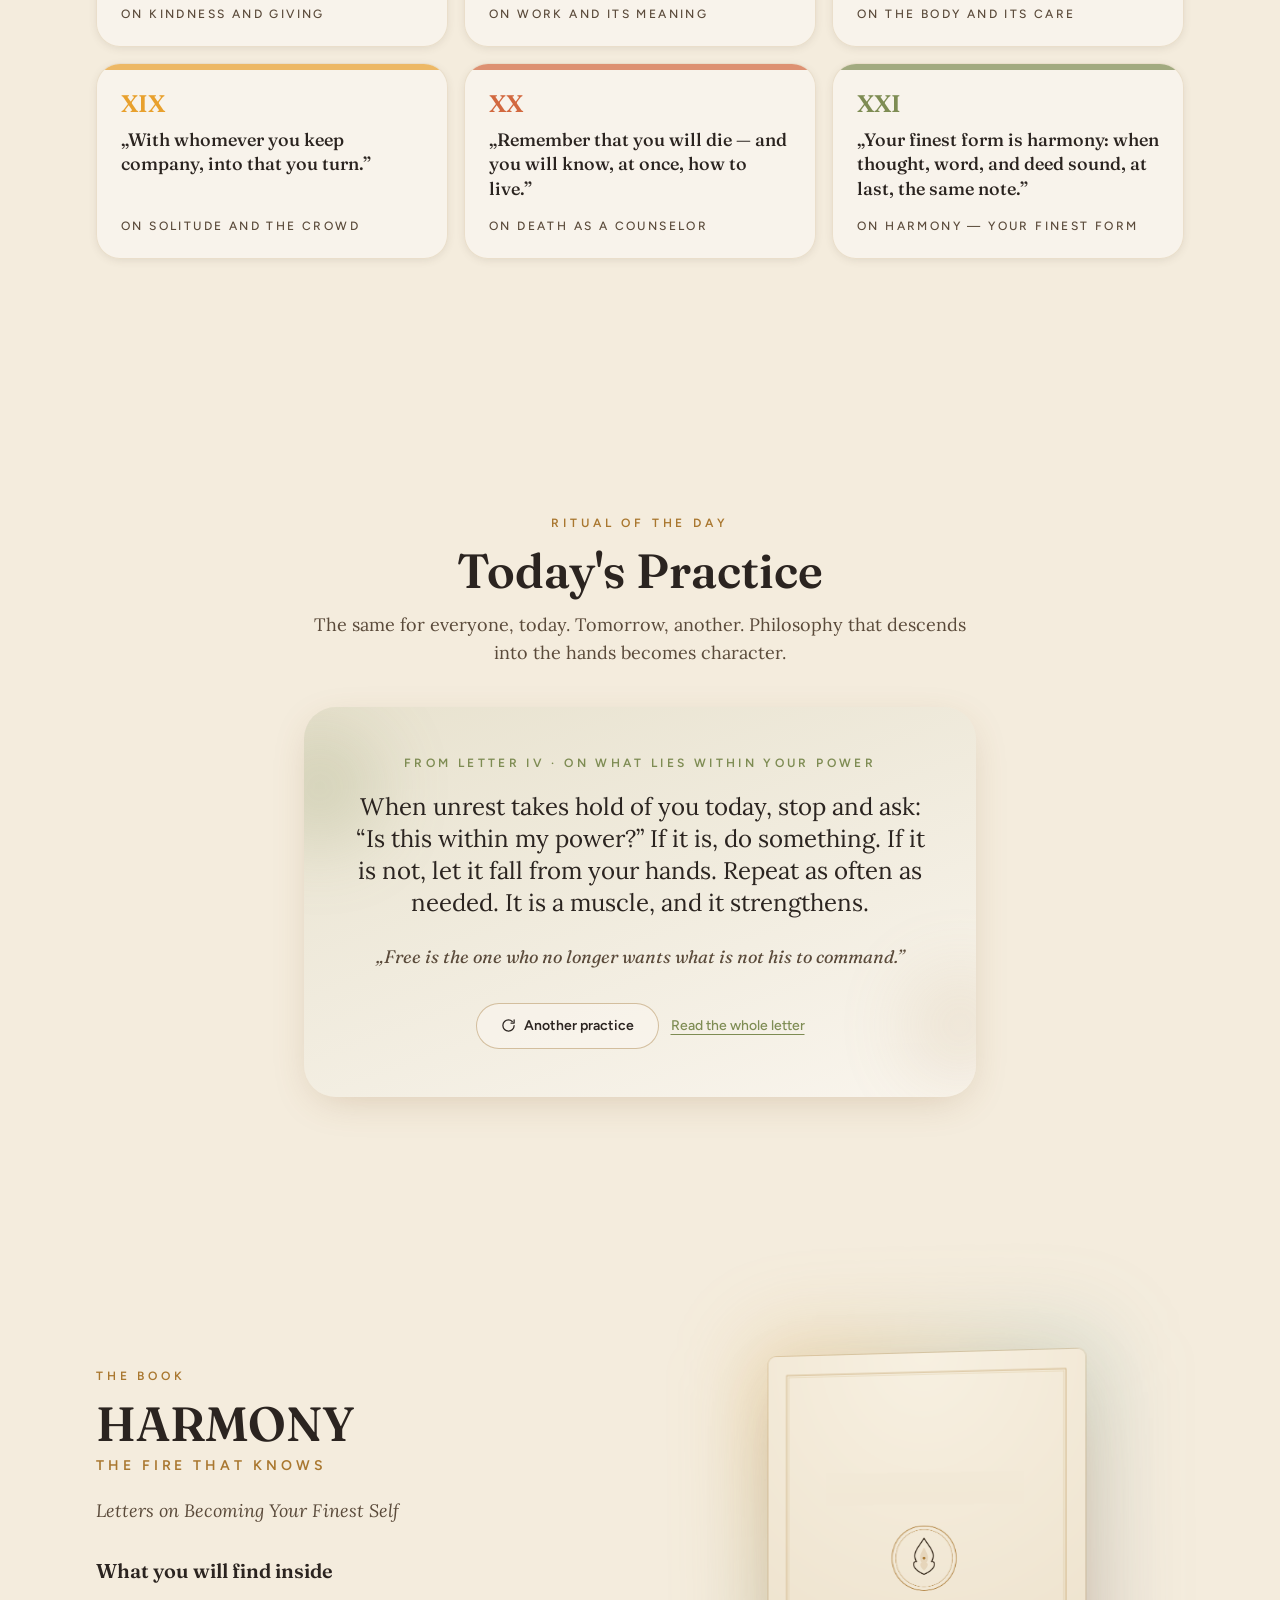
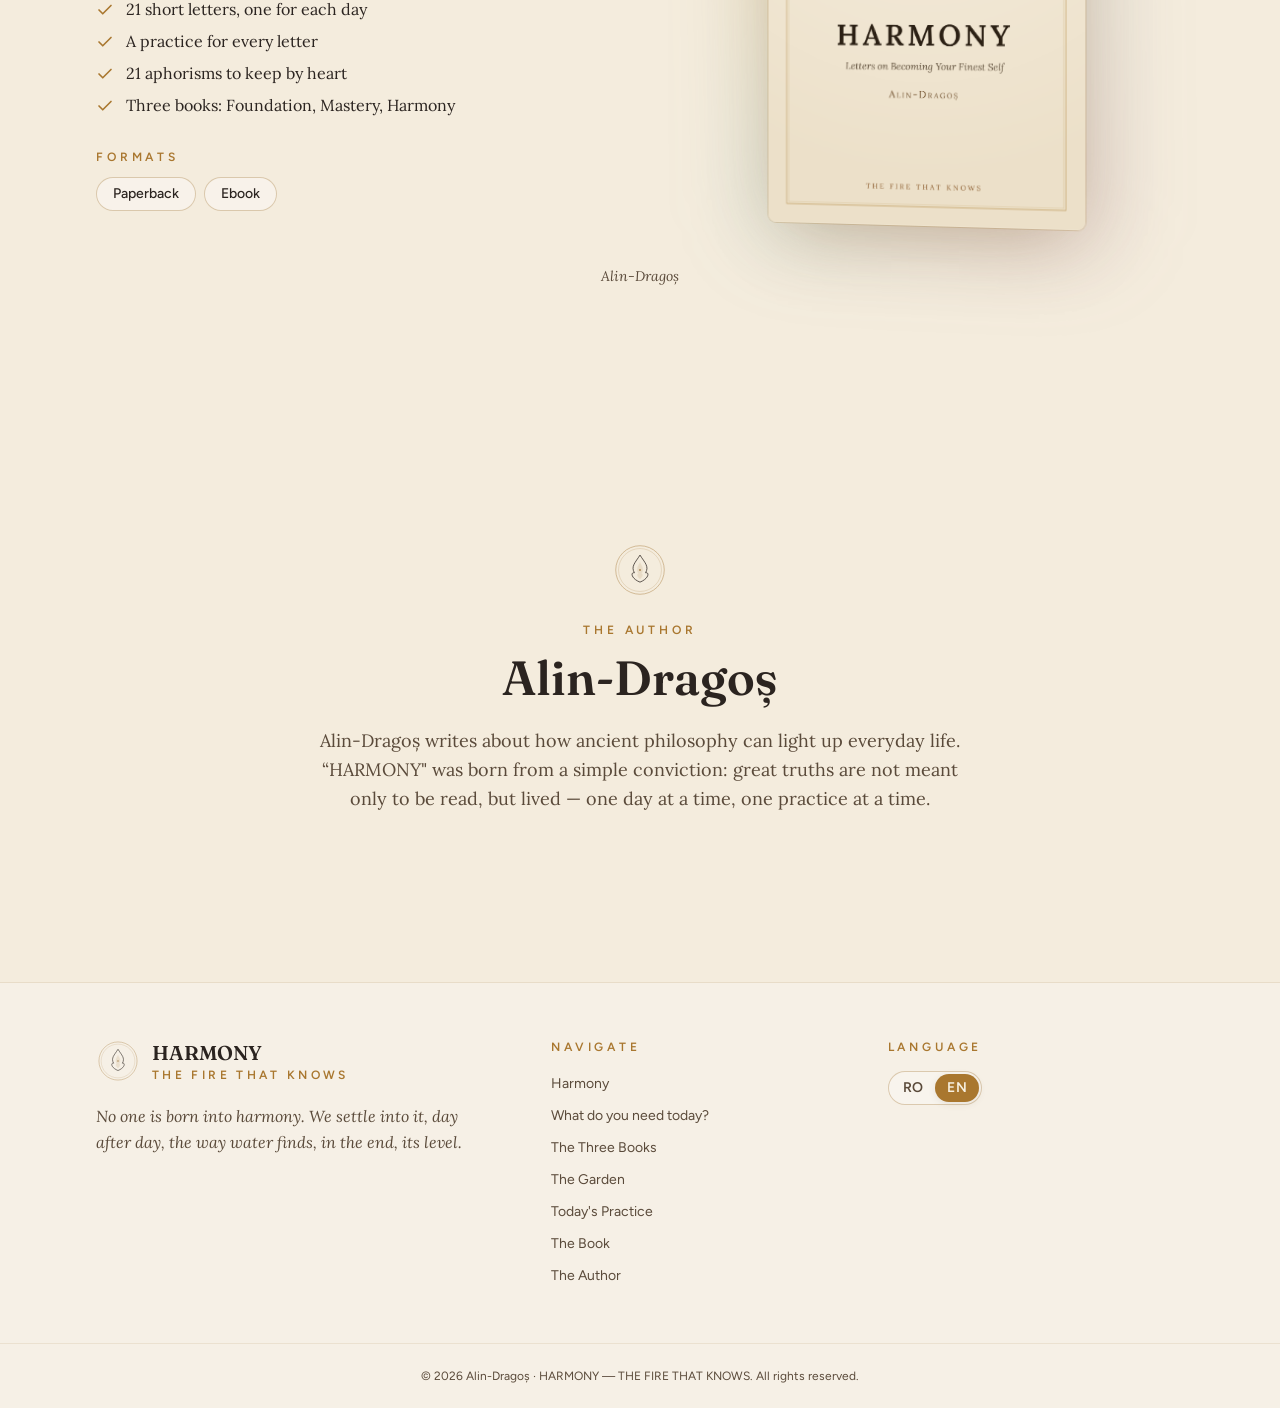
==== commit 8962a1ac: "Busola ARMONIA — aplicația, publicată în /app/ Aplicație PWA de ghidare pas cu pas pe conținutul căr" ====
--- a/carte/index.html
+++ b/carte/index.html
@@ -43,7 +43,7 @@
         "bookFormat": "https://schema.org/Paperback"
       }
     </script>
-    <script type="module" crossorigin src="./assets/index-Bw7ihBRd.js"></script>
+    <script type="module" crossorigin src="./assets/index-Bu_Mn6Q6.js"></script>
     <link rel="stylesheet" crossorigin href="./assets/index-CTD4j8-C.css">
   </head>
   <body>
